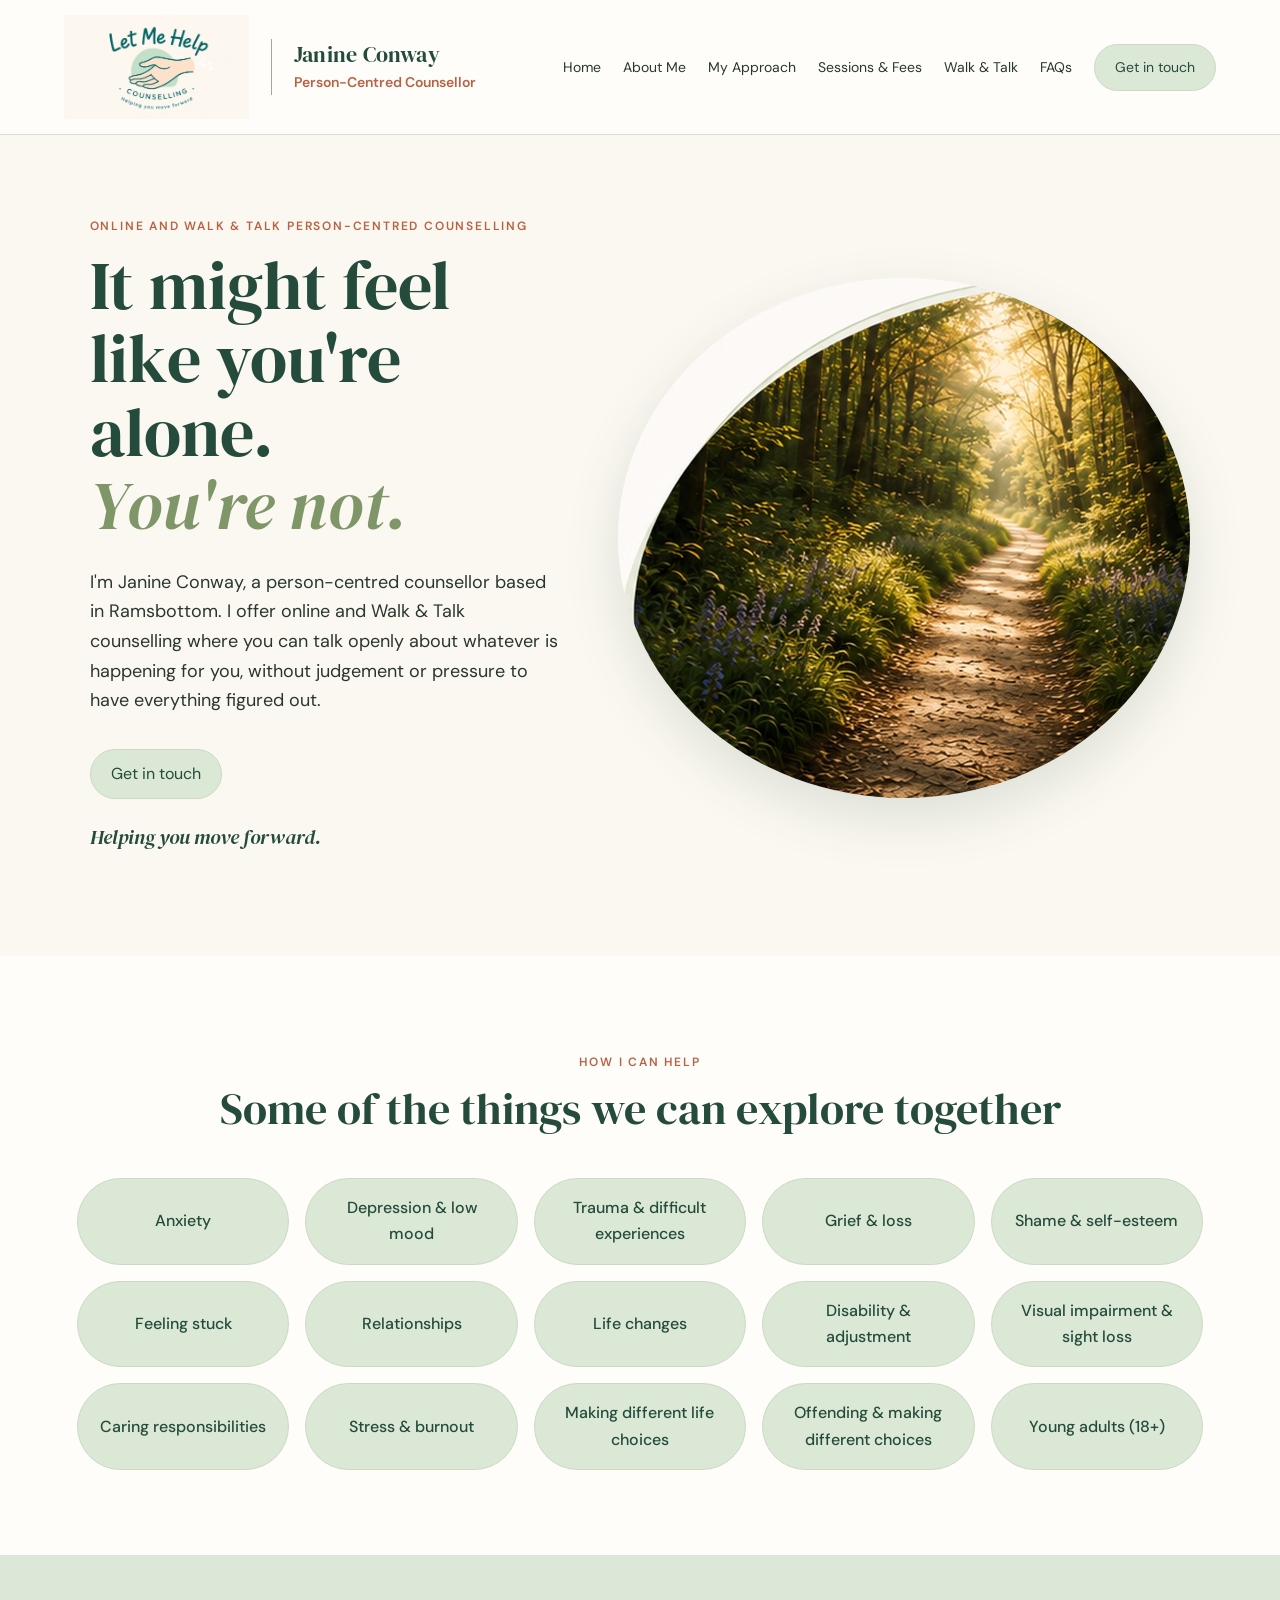
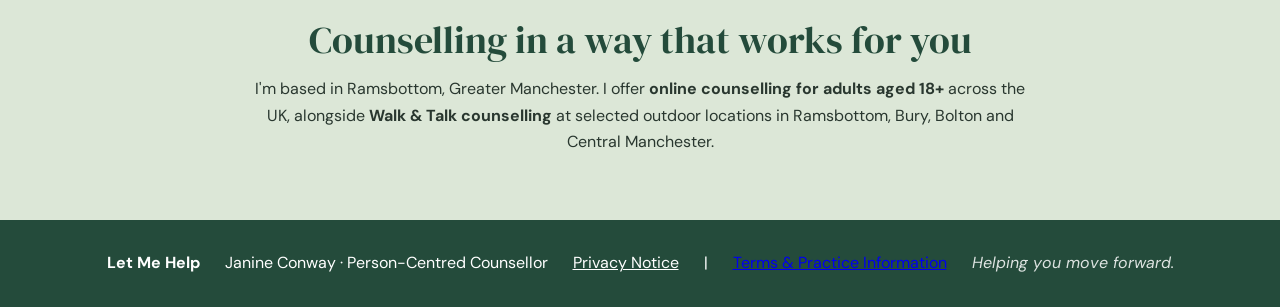
==== index.html @ 7234843d "Update index.html" ====
<!doctype html><html lang="en-GB"><head>
<meta charset="utf-8"><meta name="viewport" content="width=device-width,initial-scale=1">
<title>Janine Conway | Person-Centred Counsellor in Ramsbottom</title>
<meta name="description" content="Person-centred counselling with Janine Conway, offering online counselling across the UK and Walk and Talk counselling in Ramsbottom, Bury, Bolton and Central Manchester.">
<link rel="stylesheet" href="style.css">
<style>
/* V18 homepage refinement only */
body.home-page header .brand img{width:185px;height:auto}
body.home-page header .identity strong{font-size:22px;letter-spacing:.01em}
body.home-page header .identity span{font-size:14px}

body.home-page .hero{position:relative;overflow:hidden}
body.home-page .hero-art{position:relative;isolation:isolate}
body.home-page .hero-art img{
  opacity:.68;
  filter:saturate(.72) contrast(.88) brightness(1.07);
  -webkit-mask-image:radial-gradient(ellipse at center,#000 48%,rgba(0,0,0,.78) 66%,rgba(0,0,0,.25) 84%,transparent 100%);
  mask-image:radial-gradient(ellipse at center,#000 48%,rgba(0,0,0,.78) 66%,rgba(0,0,0,.25) 84%,transparent 100%);
}
body.home-page .hero-art::after{
  content:"";
  position:absolute;
  inset:-2px;
  pointer-events:none;
  background:radial-gradient(ellipse at center,transparent 43%,rgba(247,244,235,.20) 63%,rgba(247,244,235,.76) 89%,rgba(247,244,235,1) 100%);
  z-index:2;
}
body.home-page .hero-copy .kicker{font-weight:700;letter-spacing:.045em}
body.home-page .hero-copy h1{font-size:clamp(48px,5.4vw,78px);line-height:1.02}
@media(max-width:760px){
  body.home-page header .brand img{width:155px}
  body.home-page header .identity strong{font-size:20px}
}
</style>


<style>
/* V19 homepage-only refinements */
body.home-page .hero-art{overflow:visible}
body.home-page .hero-art img{
  opacity:.38 !important;
  filter:saturate(.45) contrast(.72) brightness(1.16) blur(.25px) !important;
  -webkit-mask-image:radial-gradient(ellipse at center,#000 28%,rgba(0,0,0,.70) 50%,rgba(0,0,0,.22) 70%,transparent 88%) !important;
  mask-image:radial-gradient(ellipse at center,#000 28%,rgba(0,0,0,.70) 50%,rgba(0,0,0,.22) 70%,transparent 88%) !important;
}
body.home-page .hero-art::after{
  background:radial-gradient(ellipse at center,transparent 22%,rgba(247,244,235,.20) 45%,rgba(247,244,235,.72) 72%,rgba(247,244,235,1) 92%) !important;
}
.mobile-menu{display:none;}

@media (max-width:768px){
  body.home-page header{position:relative;}
  body.home-page .mobile-menu{
    display:block;
    background:#dfe8d6;
    color:#214f40;
    border:0;
    border-radius:999px;
    padding:10px 16px;
    font-size:16px;
    cursor:pointer;
  }
  body.home-page header nav{
    display:none;
    position:absolute;
    top:100%;
    left:0;
    right:0;
    z-index:1000;
    background:#faf8f2;
    padding:12px 20px 20px;
    flex-direction:column;
    align-items:stretch;
  }
  body.home-page header nav.open{display:flex;}
  body.home-page header nav a{
    display:block;
    padding:12px 8px;
  }
}  
</style>

<link rel="canonical" href="https://letmehelpcounselling.co.uk/">
<meta name="robots" content="index,follow">
</head>
<body class="home-page">
<header>
  <div class="brand">
    <img src="original-logo.png" alt="Let Me Help, Helping you move forward">
    <div class="identity"><strong>Janine Conway</strong><span>Person-Centred Counsellor</span></div>
  </div>
  <nav><a href="#home">Home</a><a href="about.html">About Me</a><a href="approach.html">My Approach</a><a href="sessions.html">Sessions & Fees</a><a href="walk-and-talk.html">Walk &amp; Talk</a><a href="faq.html">FAQs</a><a class="pill" href="contact.html">Get in touch</a></nav>
<button class="mobile-menu" aria-label="Open menu" onclick="document.querySelector('nav').classList.toggle('open')">☰ Menu</button>
</header>
<main id="home">
<section class="hero">
 <div class="copy">
  <p class="kicker">Online and Walk &amp; Talk person-centred counselling</p>
  <h1>It might feel like you're alone.<br><em>You're not.</em></h1>
  <p>I'm Janine Conway, a person-centred counsellor based in Ramsbottom. I offer online and Walk &amp; Talk counselling where you can talk openly about whatever is happening for you, without judgement or pressure to have everything figured out.</p>
  <a class="button" href="contact.html">Get in touch</a>
  <p class="tag">Helping you move forward.</p>
 </div>
 <div class="oval"><img src="journey-path.jpg" alt="A peaceful woodland path leading forward through the trees"></div>
</section>

<section class="help">
 <p class="kicker">How I can help</p><h2>Some of the things we can explore together</h2>
 <div class="topics">
  <div>Anxiety</div><div>Depression & low mood</div><div>Trauma & difficult experiences</div><div>Grief & loss</div><div>Shame & self-esteem</div><div>Feeling stuck</div>
  <div>Relationships</div><div>Life changes</div><div>Disability & adjustment</div><div>Visual impairment & sight loss</div><div>Caring responsibilities</div><div>Stress & burnout</div><div>Making different life choices</div><div>Offending &amp; making different choices</div><div>Young adults (18+)</div>
 </div>
</section>



<section class="online">
 <h2>Counselling in a way that works for you</h2>
 <p>I'm based in Ramsbottom, Greater Manchester. I offer <strong>online counselling for adults aged 18+</strong> across the UK, alongside <strong>Walk &amp; Talk counselling</strong> at selected outdoor locations in Ramsbottom, Bury, Bolton and Central Manchester.</p>
</section>
</main>
<footer><strong>Let Me Help</strong><span>Janine Conway · Person-Centred Counsellor</span><a href="privacy.html" style="color:white">Privacy Notice</a> <span aria-hidden="true">|</span> <a href="terms.html">Terms &amp; Practice Information</a><em>Helping you move forward.</em></footer>
</body></html>
---- style.css ----
@import url('https://fonts.googleapis.com/css2?family=DM+Sans:wght@400;500;600&family=DM+Serif+Display:ital@0;1&display=swap');
:root{--forest:#244b3b;--sage:#dce7d7;--cream:#fbf8f1;--paper:#fffdfa;--terra:#b86243;--line:#d9dfd6;--ink:#29372f}
*{box-sizing:border-box}body{margin:0;background:var(--cream);color:var(--ink);font-family:'DM Sans',sans-serif;line-height:1.65}header{display:flex;align-items:center;justify-content:space-between;padding:15px 5vw;border-bottom:1px solid var(--line);background:var(--paper)}.brand{display:flex;align-items:center;gap:22px}.brand img{width:190px;height:110px;object-fit:contain}.identity{border-left:1px solid #9aaa9d;padding-left:22px}.identity strong{display:block;font:400 34px 'DM Serif Display';color:var(--forest)}.identity span{color:var(--terra);font-weight:600}nav{display:flex;gap:22px;align-items:center}nav a{text-decoration:none;color:var(--ink);font-size:14px}.pill,.button{background:var(--forest);color:#fff!important;padding:11px 20px;border-radius:999px;text-decoration:none}.hero{display:grid;grid-template-columns:.9fr 1.1fr;gap:60px;align-items:center;padding:70px 7vw 85px;min-height:650px}.copy{max-width:600px}.kicker{text-transform:uppercase;letter-spacing:.15em;font-size:12px;font-weight:600;color:var(--terra)}h1,h2{font-family:'DM Serif Display';font-weight:400;color:var(--forest);line-height:1.08}h1{font-size:68px;margin:12px 0 25px}h1 em{color:#7f9668;font-style:italic}.copy>p:not(.kicker):not(.tag){font-size:18px}.button{display:inline-block;margin-top:15px}.tag{font:italic 20px 'DM Serif Display';color:var(--forest);margin-top:24px}.oval{height:520px;border-radius:50%;overflow:hidden;box-shadow:0 20px 55px rgba(36,75,59,.14)}.oval img{width:100%;height:100%;object-fit:cover}.help{text-align:center;padding:85px 6vw;background:var(--paper)}.help h2{font-size:44px;margin:6px 0 45px}.topics{max-width:1180px;margin:auto;display:grid;grid-template-columns:repeat(5,1fr);border-top:1px solid var(--line);border-left:1px solid var(--line)}.topics div{padding:28px 16px;border-right:1px solid var(--line);border-bottom:1px solid var(--line);font-weight:500}.links{padding:70px 6vw;display:grid;grid-template-columns:repeat(5,1fr);gap:16px}.links a{display:flex;flex-direction:column;text-decoration:none;color:var(--ink);background:var(--paper);border:1px solid var(--line);border-radius:18px;padding:25px;min-height:230px}.links b{font:400 27px 'DM Serif Display';color:var(--forest);margin-bottom:12px}.links span{font-size:14px}.links i{font-style:normal;color:var(--forest);font-weight:600;margin-top:auto}.online{text-align:center;background:var(--sage);padding:65px 20px}.online h2{font-size:38px;margin:0 0 15px}.online p{max-width:780px;margin:auto}footer{background:var(--forest);color:white;padding:30px 6vw;display:flex;gap:25px;justify-content:center;flex-wrap:wrap}footer em{opacity:.85}
@media(max-width:1000px){nav a:not(.pill){display:none}.hero{grid-template-columns:1fr}.oval{height:430px}.topics{grid-template-columns:repeat(2,1fr)}.links{grid-template-columns:repeat(2,1fr)}}
@media(max-width:620px){header{padding:10px 18px}.brand img{width:125px;height:80px}.identity{padding-left:12px}.identity strong{font-size:22px}.identity span{font-size:11px}nav .pill{display:none}.hero{padding:50px 24px;gap:35px}h1{font-size:48px}.oval{height:320px}.topics,.links{grid-template-columns:1fr}.help,.links{padding:60px 24px}}


/* Requested button update: light green, oval/pill-shaped */
.button,
.primary,
.secondary,
.nav-button,
.pill,
a.button,
a.primary,
a.secondary,
a.nav-button,
a.pill,
button,
input[type="submit"] {
  background: #dce8d6 !important;
  color: #244b3b !important;
  border: 1px solid #cbd9c5 !important;
  border-radius: 999px !important;
  box-shadow: none !important;
}
.button:hover,
.primary:hover,
.secondary:hover,
.nav-button:hover,
.pill:hover,
a.button:hover,
a.primary:hover,
a.secondary:hover,
a.nav-button:hover,
a.pill:hover,
button:hover,
input[type="submit"]:hover {
  background: #cfdcc8 !important;
  color: #244b3b !important;
}

/* V5: How I Can Help topic buttons */
.topics {
  border: 0 !important;
  gap: 16px !important;
}
.topics div {
  background: #dce8d6 !important;
  color: #244b3b !important;
  border: 1px solid #cbd9c5 !important;
  border-radius: 999px !important;
  min-height: 64px !important;
  padding: 16px 22px !important;
  display: flex !important;
  align-items: center !important;
  justify-content: center !important;
  text-align: center !important;
}

/* V16: six homepage information cards */
.links{grid-template-columns:repeat(3,1fr)}
@media(max-width:1000px){.links{grid-template-columns:repeat(2,1fr)}}
@media(max-width:620px){.links{grid-template-columns:1fr}}
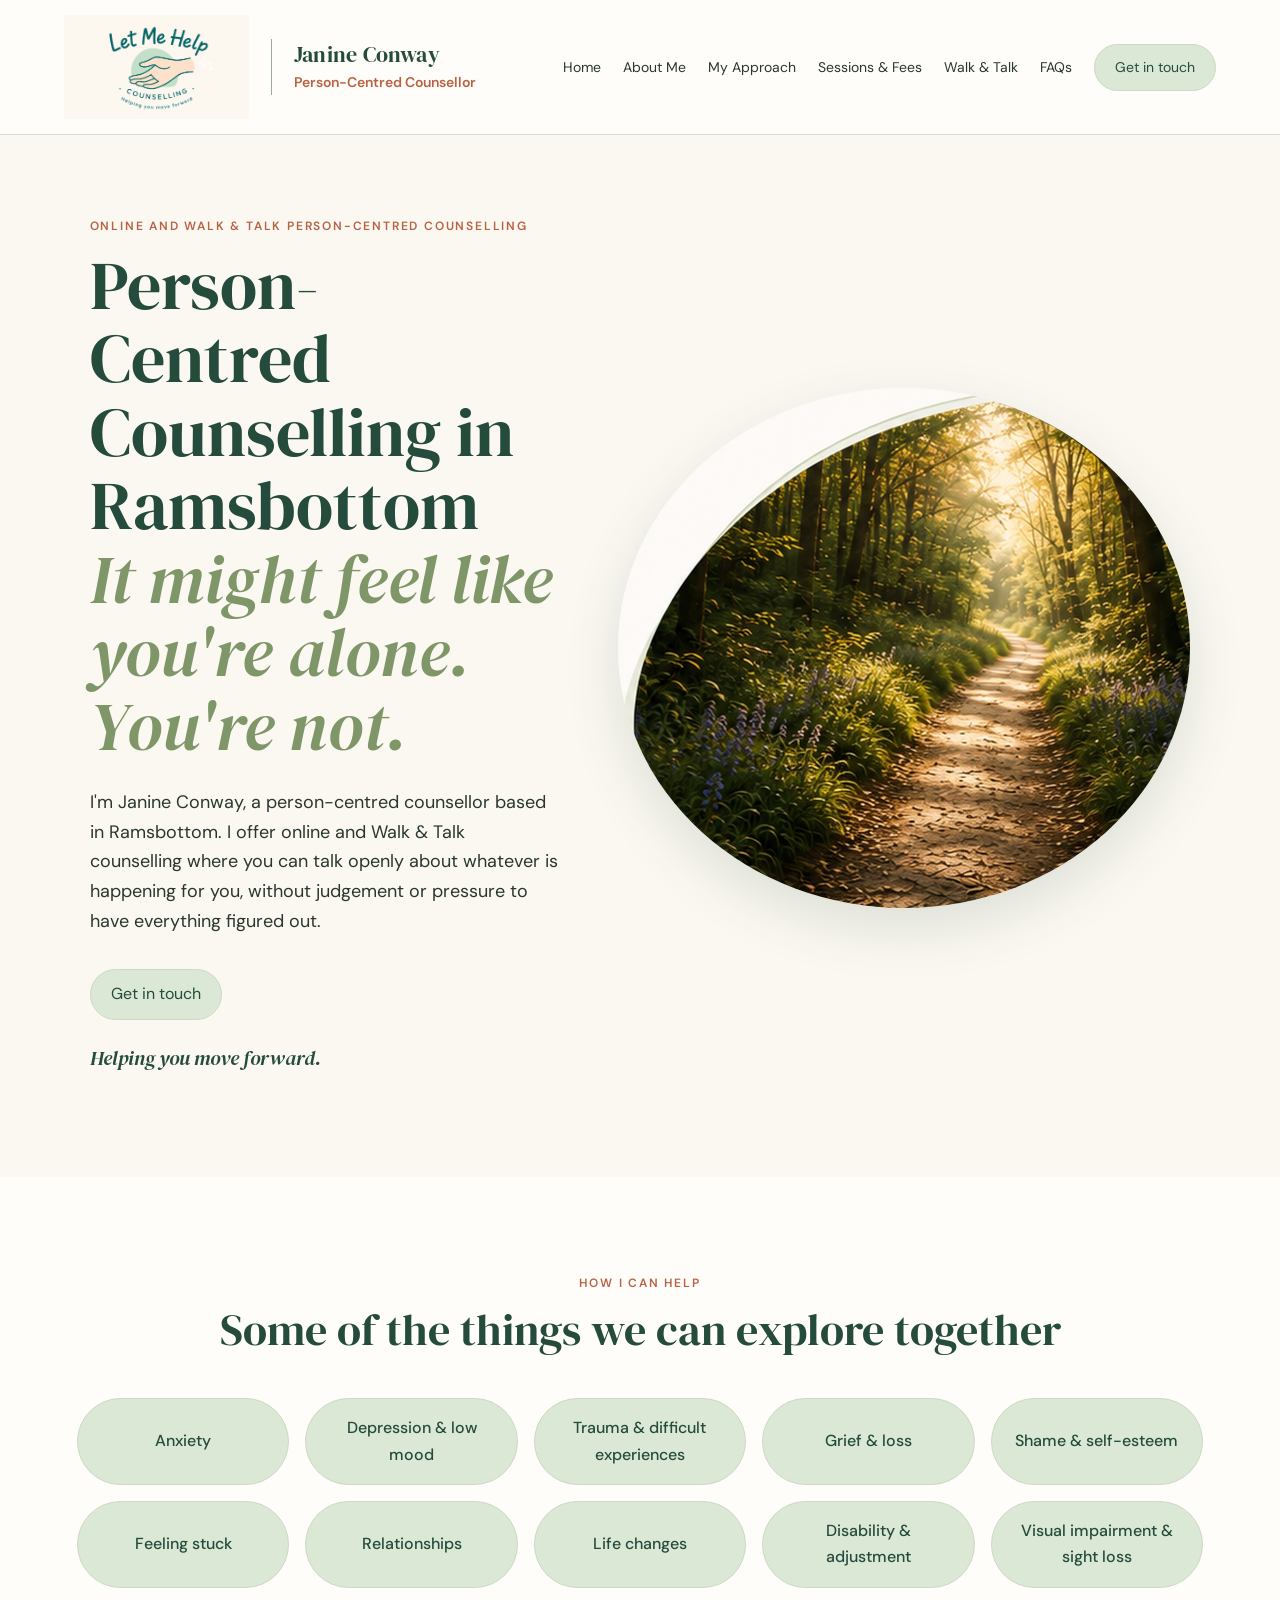
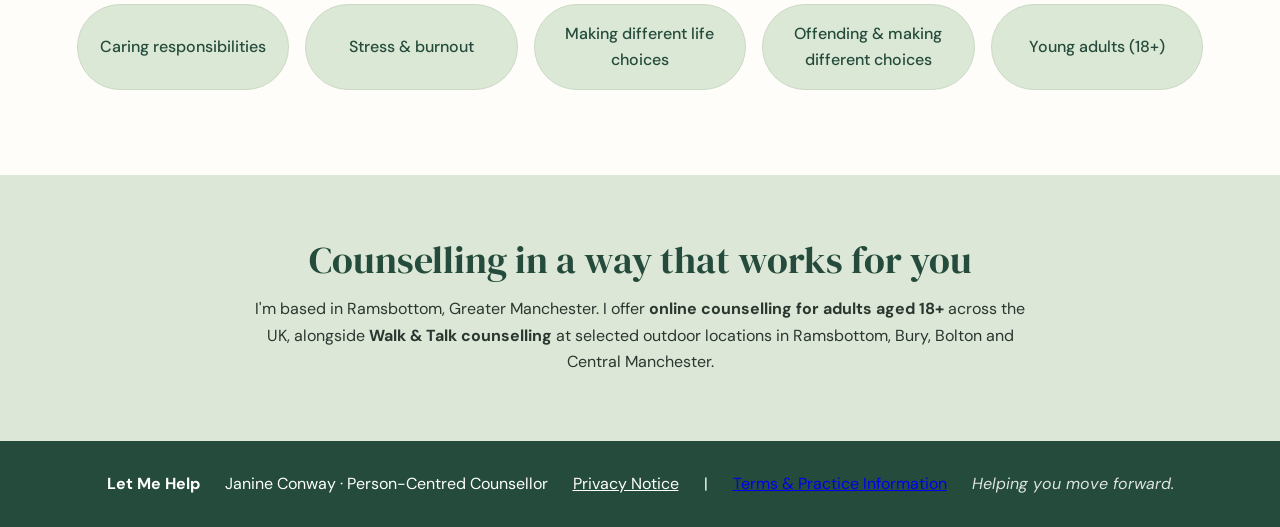
==== commit 81dfd794: "Update index.html" ====
--- a/index.html
+++ b/index.html
@@ -96,7 +96,7 @@
 <section class="hero">
  <div class="copy">
   <p class="kicker">Online and Walk &amp; Talk person-centred counselling</p>
-  <h1>It might feel like you're alone.<br><em>You're not.</em></h1>
+  <h1>Person-Centred Counselling in Ramsbottom<br><em>It might feel like you're alone. You're not.</em></h1>
   <p>I'm Janine Conway, a person-centred counsellor based in Ramsbottom. I offer online and Walk &amp; Talk counselling where you can talk openly about whatever is happening for you, without judgement or pressure to have everything figured out.</p>
   <a class="button" href="contact.html">Get in touch</a>
   <p class="tag">Helping you move forward.</p>
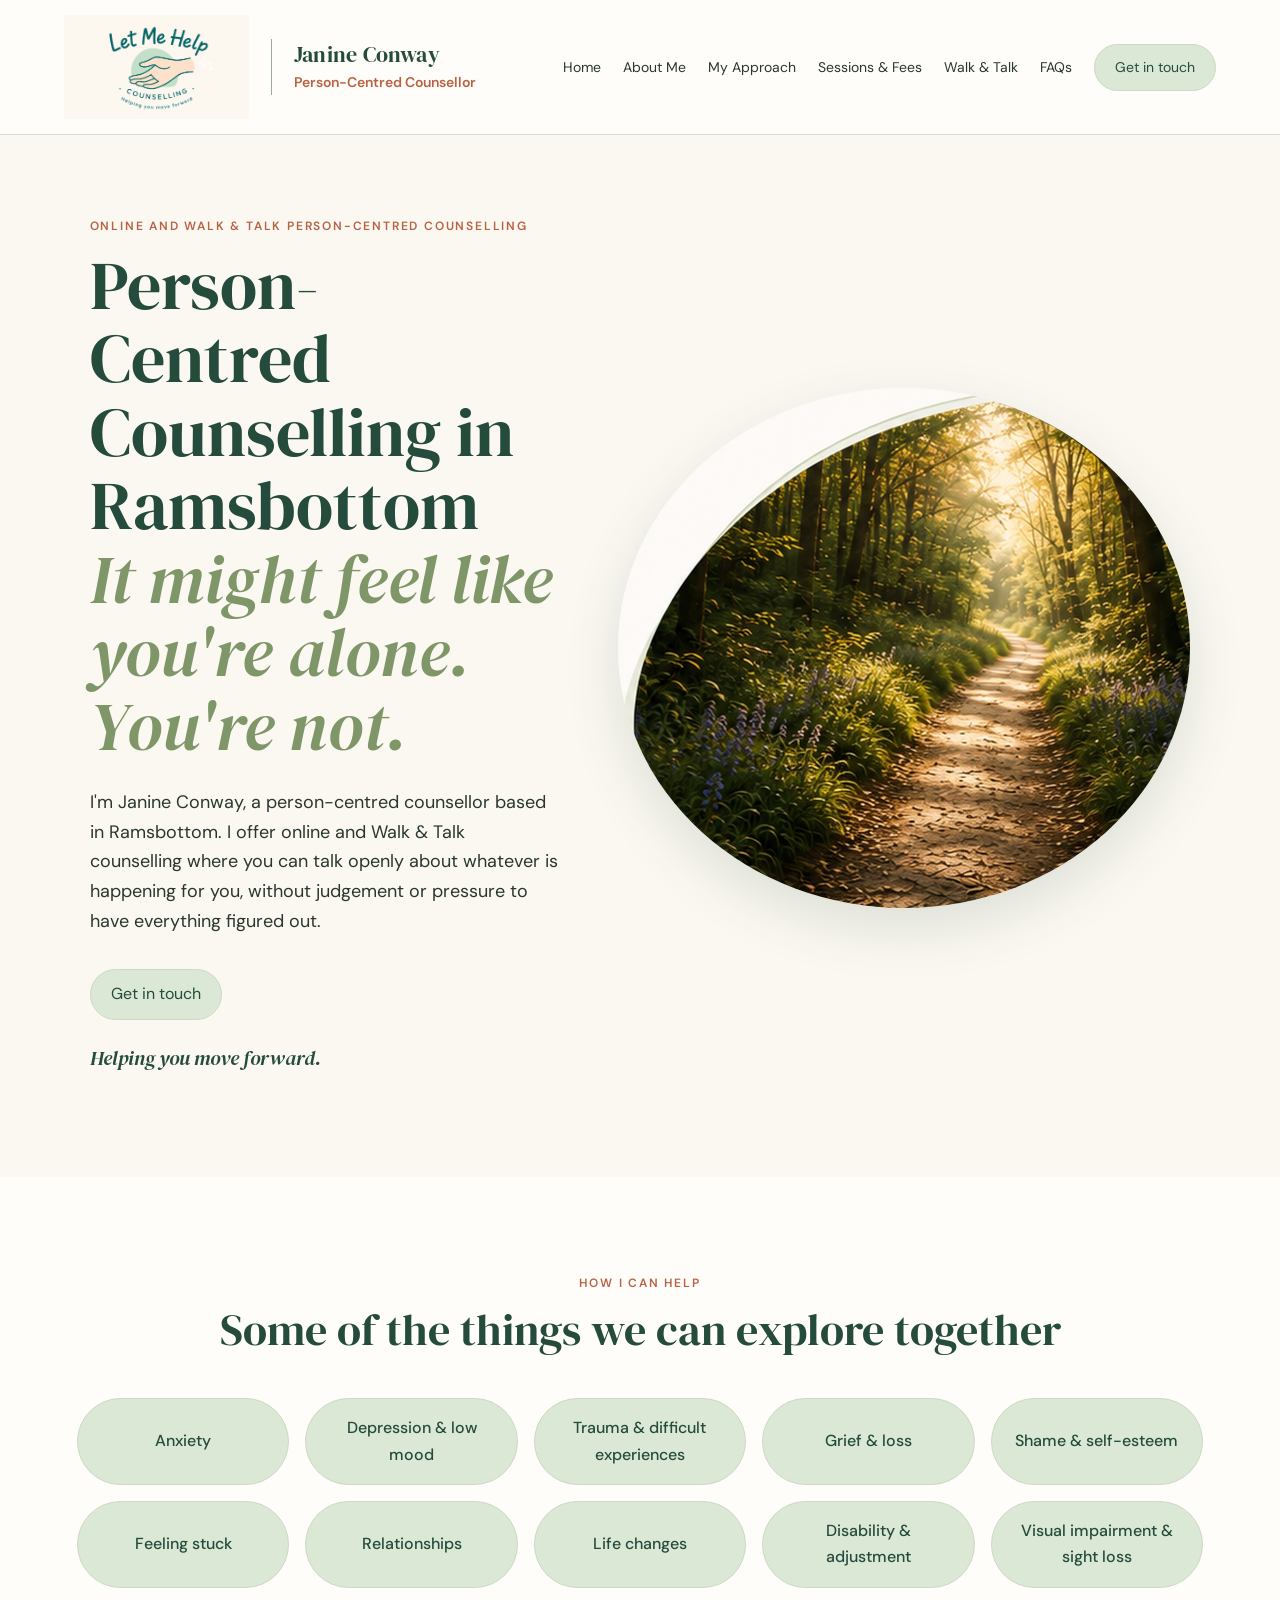
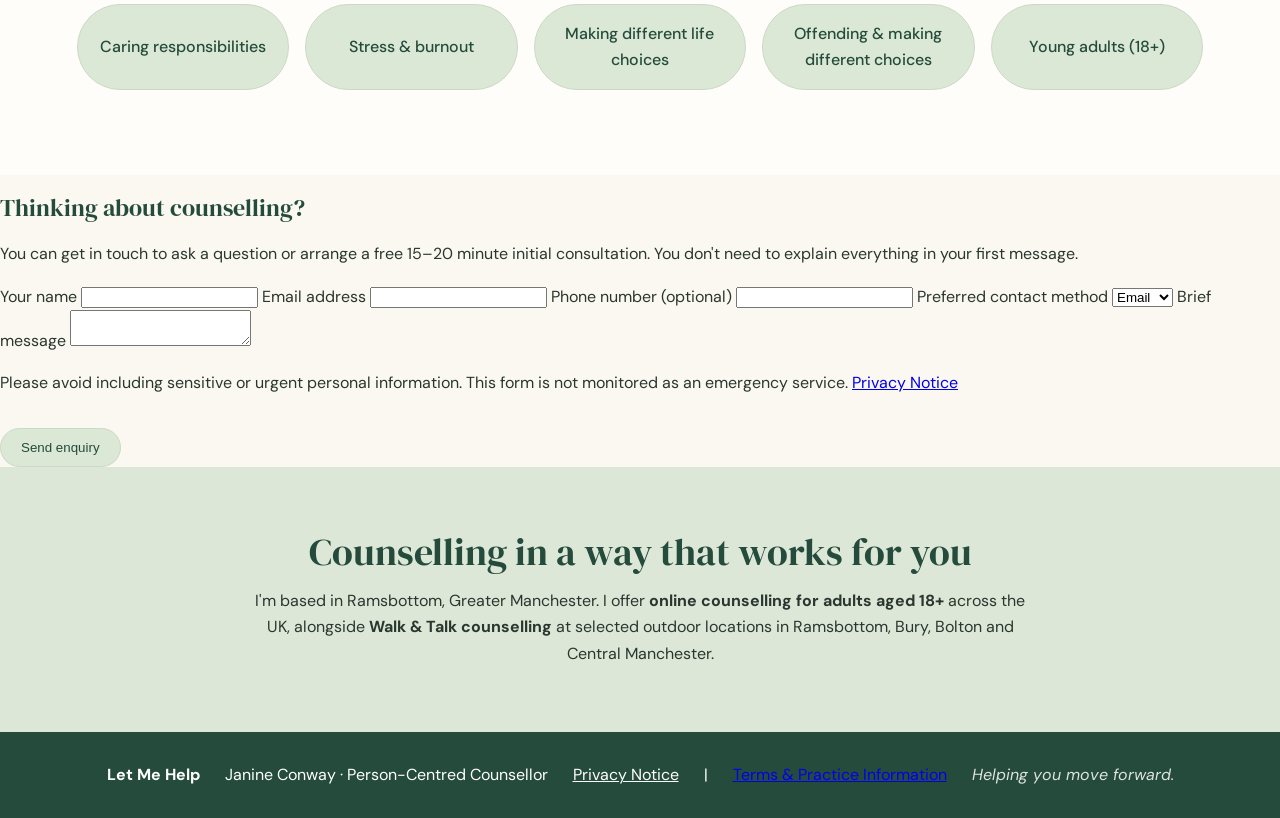
==== commit 1314b4cd: "Update index.html" ====
--- a/index.html
+++ b/index.html
@@ -111,7 +111,46 @@
   <div>Relationships</div><div>Life changes</div><div>Disability & adjustment</div><div>Visual impairment & sight loss</div><div>Caring responsibilities</div><div>Stress & burnout</div><div>Making different life choices</div><div>Offending &amp; making different choices</div><div>Young adults (18+)</div>
  </div>
 </section>
+<section class="home-contact">
+  <h2>Thinking about counselling?</h2>
+  <p>You can get in touch to ask a question or arrange
+  a free 15–20 minute initial consultation.
+  You don't need to explain everything in your first message.</p>
 
+  <form class="contact-form"
+        action="https://formspree.io/f/meaqjvbw"
+        method="POST">
+
+    <label for="home-name">Your name</label>
+    <input id="home-name" name="name" type="text" required>
+
+    <label for="home-email">Email address</label>
+    <input id="home-email" name="email" type="email" required>
+
+    <label for="home-phone">Phone number (optional)</label>
+    <input id="home-phone" name="phone" type="tel">
+
+    <label for="home-preference">Preferred contact method</label>
+    <select id="home-preference" name="contact_preference">
+      <option value="Email">Email</option>
+      <option value="Phone">Phone</option>
+    </select>
+
+    <label for="home-message">Brief message</label>
+    <textarea id="home-message" name="message" required></textarea>
+
+    <p class="small-note">
+      Please avoid including sensitive or urgent personal information.
+      This form is not monitored as an emergency service.
+      <a href="privacy.html">Privacy Notice</a>
+    </p>
+
+    <input type="hidden" name="_subject"
+           value="New Let Me Help Counselling Enquiry">
+
+    <button class="button" type="submit">Send enquiry</button>
+  </form>
+</section>
 
 
 <section class="online">
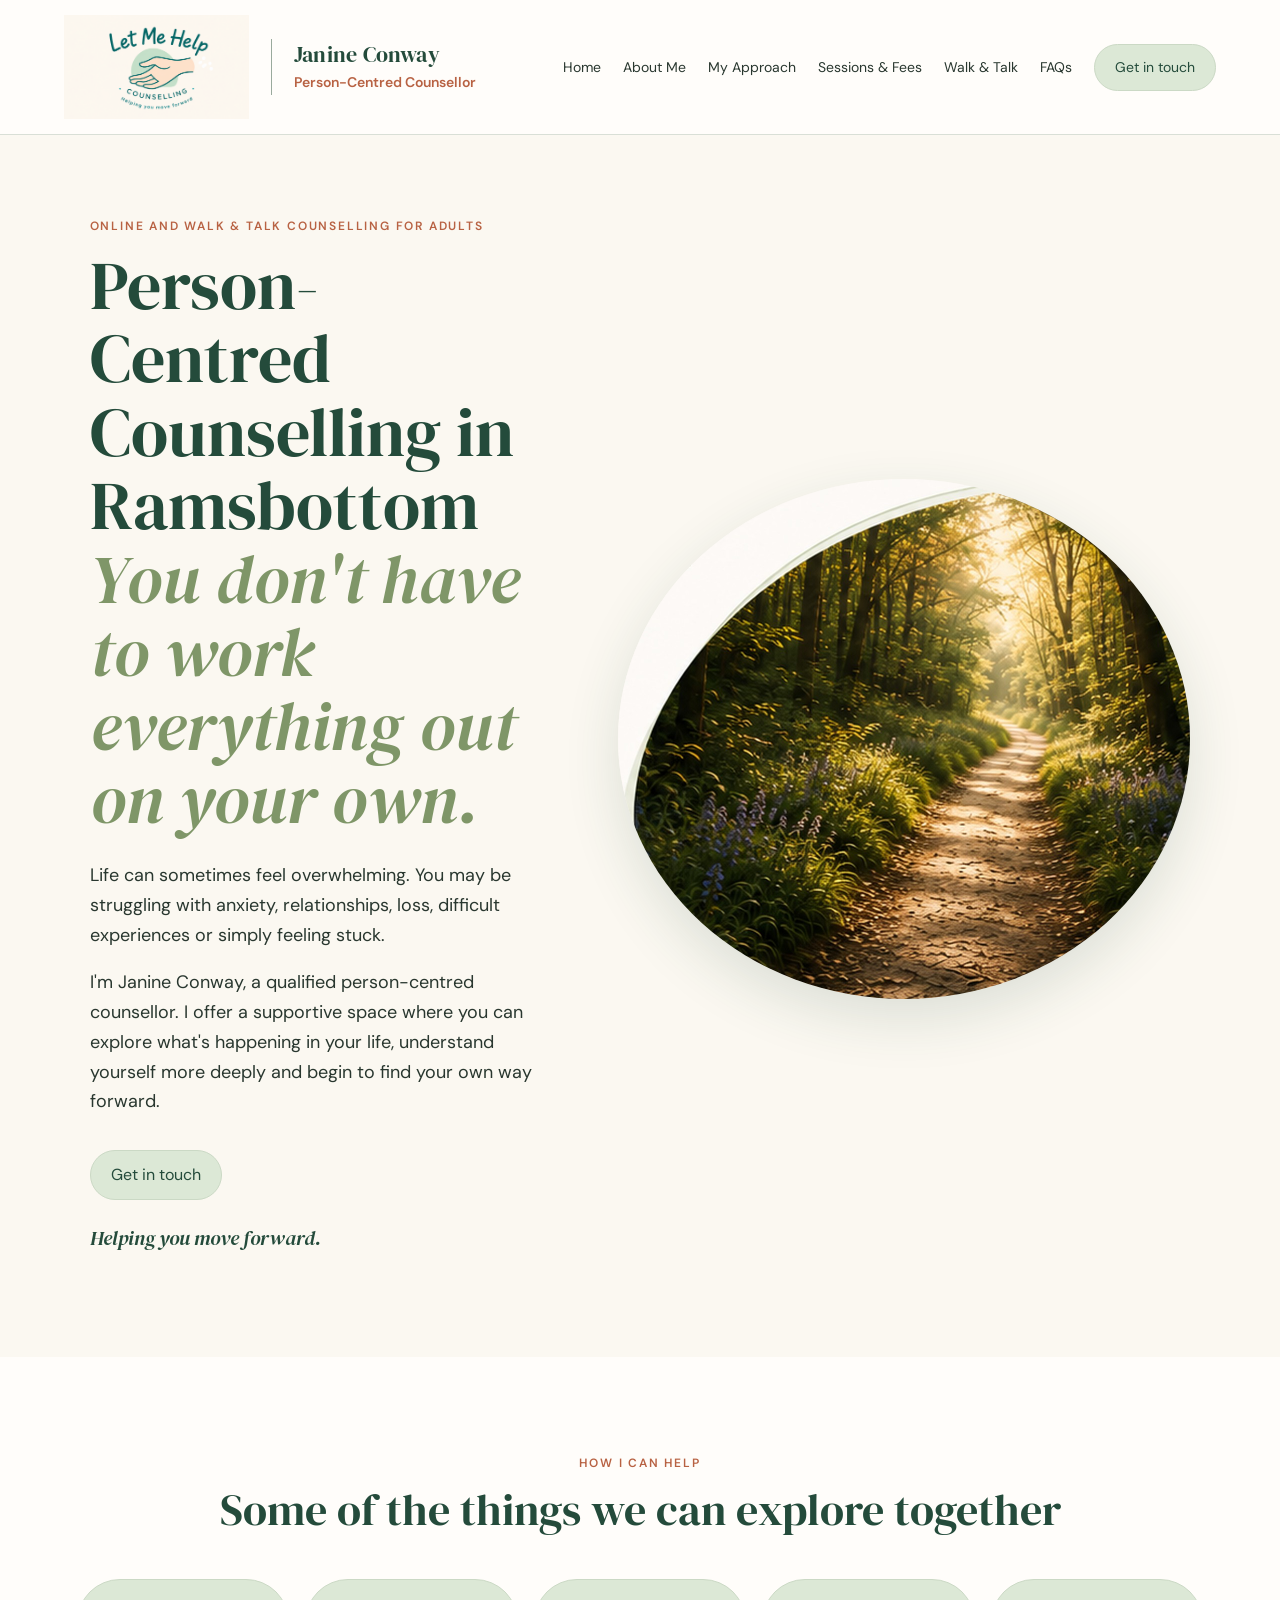
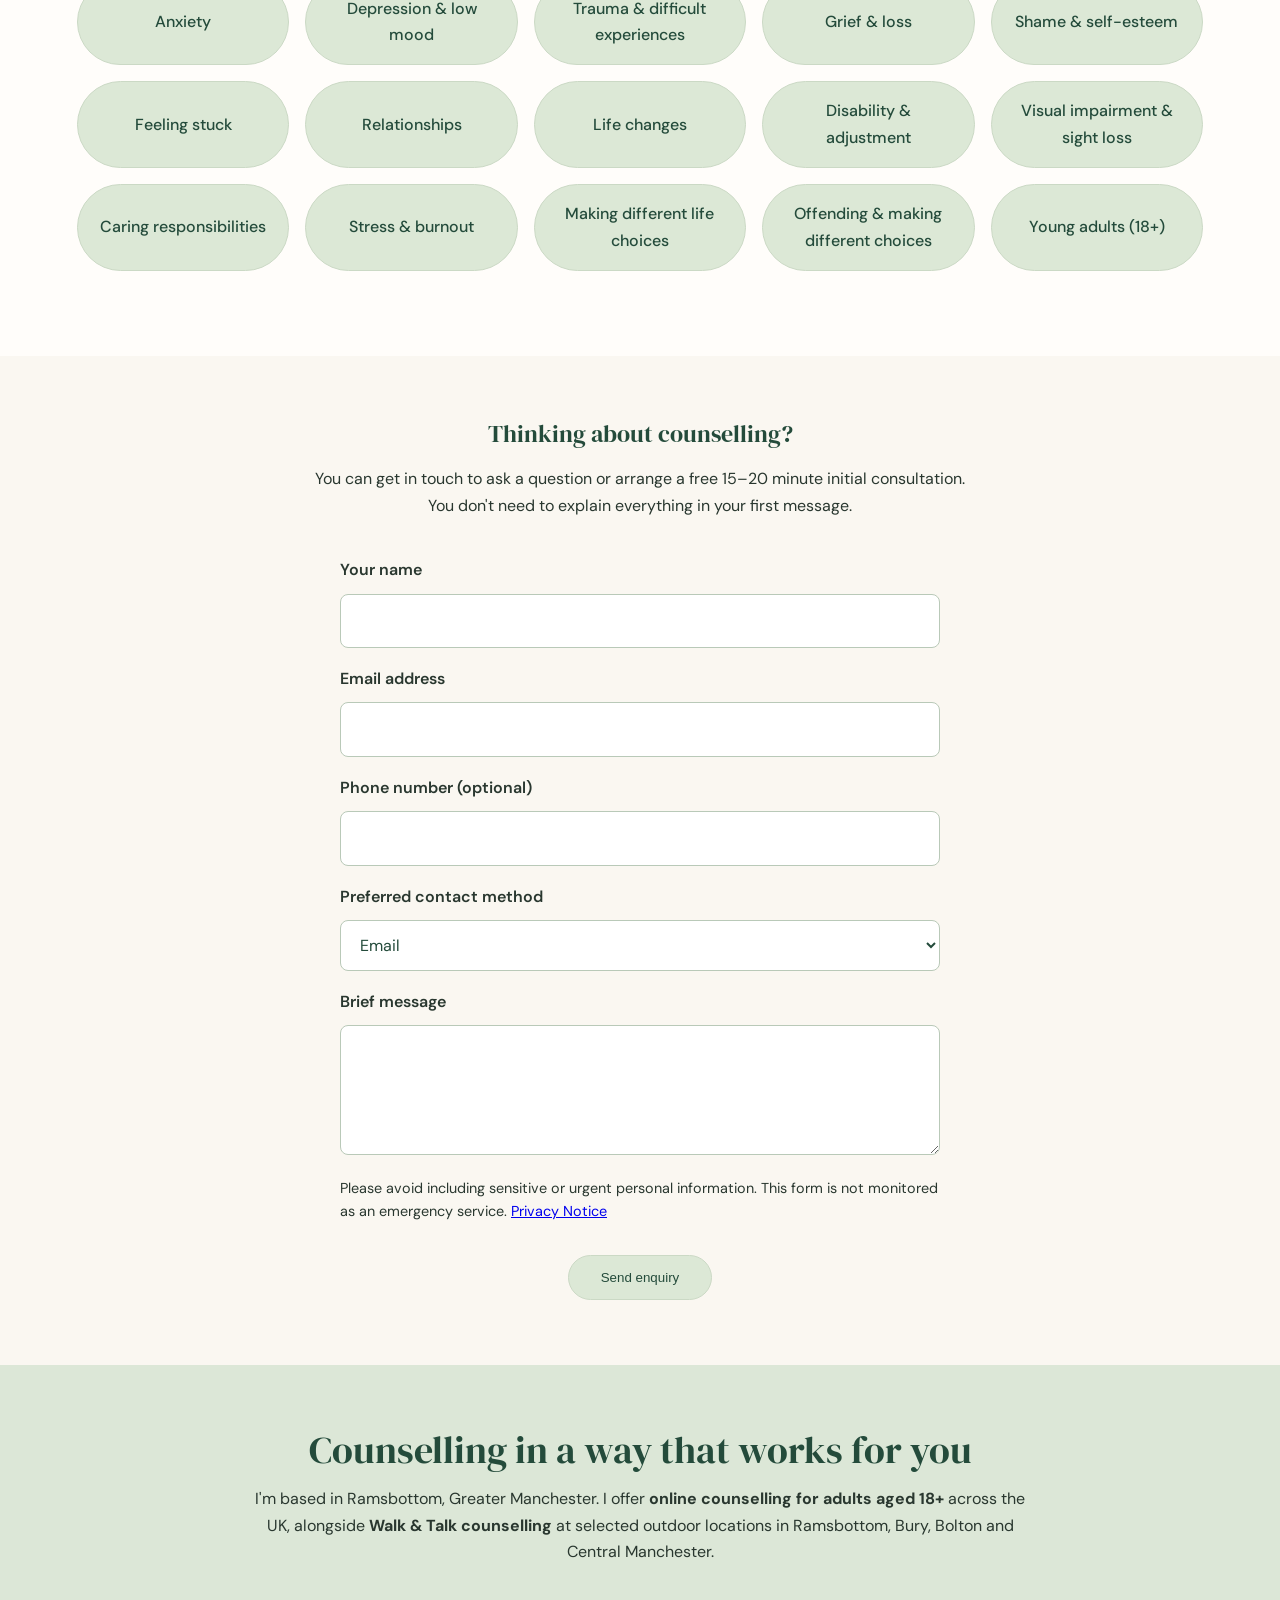
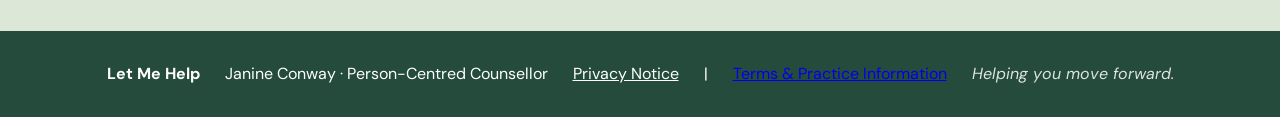
==== commit 5e1be2f4: "Update index.html" ====
--- a/index.html
+++ b/index.html
@@ -95,9 +95,13 @@
 <main id="home">
 <section class="hero">
  <div class="copy">
-  <p class="kicker">Online and Walk &amp; Talk person-centred counselling</p>
-  <h1>Person-Centred Counselling in Ramsbottom<br><em>It might feel like you're alone. You're not.</em></h1>
-  <p>I'm Janine Conway, a person-centred counsellor based in Ramsbottom. I offer online and Walk &amp; Talk counselling where you can talk openly about whatever is happening for you, without judgement or pressure to have everything figured out.</p>
+  <p class="kicker">Online and Walk &amp; Talk counselling for adults</p>
+
+<h1>Person-Centred Counselling in Ramsbottom<br><em>You don't have to work everything out on your own.</em></h1>
+
+<p>Life can sometimes feel overwhelming. You may be struggling with anxiety, relationships, loss, difficult experiences or simply feeling stuck.</p>
+
+<p>I'm Janine Conway, a qualified person-centred counsellor. I offer a supportive space where you can explore what's happening in your life, understand yourself more deeply and begin to find your own way forward.</p>
   <a class="button" href="contact.html">Get in touch</a>
   <p class="tag">Helping you move forward.</p>
  </div>
--- a/style.css
+++ b/style.css
@@ -62,3 +62,86 @@
 .links{grid-template-columns:repeat(3,1fr)}
 @media(max-width:1000px){.links{grid-template-columns:repeat(2,1fr)}}
 @media(max-width:620px){.links{grid-template-columns:1fr}}
+/* Homepage contact form */
+.home-contact {
+  background: #faf7f1;
+  padding: 65px 24px;
+  text-align: center;
+}
+
+.home-contact h2 {
+  color: #244b3b;
+  margin: 0 0 18px;
+}
+
+.home-contact > p {
+  max-width: 650px;
+  margin: 0 auto 30px;
+  line-height: 1.7;
+}
+
+.home-contact .contact-form {
+  max-width: 600px;
+  margin: 0 auto;
+  display: flex;
+  flex-direction: column;
+  gap: 10px;
+  text-align: left;
+}
+
+.home-contact label {
+  font-weight: 600;
+  margin-top: 8px;
+}
+
+.home-contact input:not([type="hidden"]),
+.home-contact select,
+.home-contact textarea {
+  width: 100%;
+  box-sizing: border-box;
+  padding: 13px 15px;
+  border: 1px solid #b9c9b8;
+  border-radius: 8px;
+  background: #fff;
+  color: #244b3b;
+  font: inherit;
+}
+
+.home-contact textarea {
+  min-height: 130px;
+  resize: vertical;
+}
+
+.home-contact input:focus,
+.home-contact select:focus,
+.home-contact textarea:focus {
+  outline: 2px solid #507b68;
+  outline-offset: 2px;
+}
+
+.home-contact .small-note {
+  font-size: 0.9rem;
+  line-height: 1.6;
+  margin: 12px 0;
+}
+
+.home-contact button {
+  align-self: center;
+  margin-top: 10px;
+  padding: 14px 32px;
+  cursor: pointer;
+}
+
+@media (max-width: 600px) {
+  .home-contact {
+    padding: 40px 18px;
+  }
+
+  .home-contact .contact-form {
+    width: 100%;
+  }
+
+  .home-contact button {
+    width: 100%;
+  }
+}
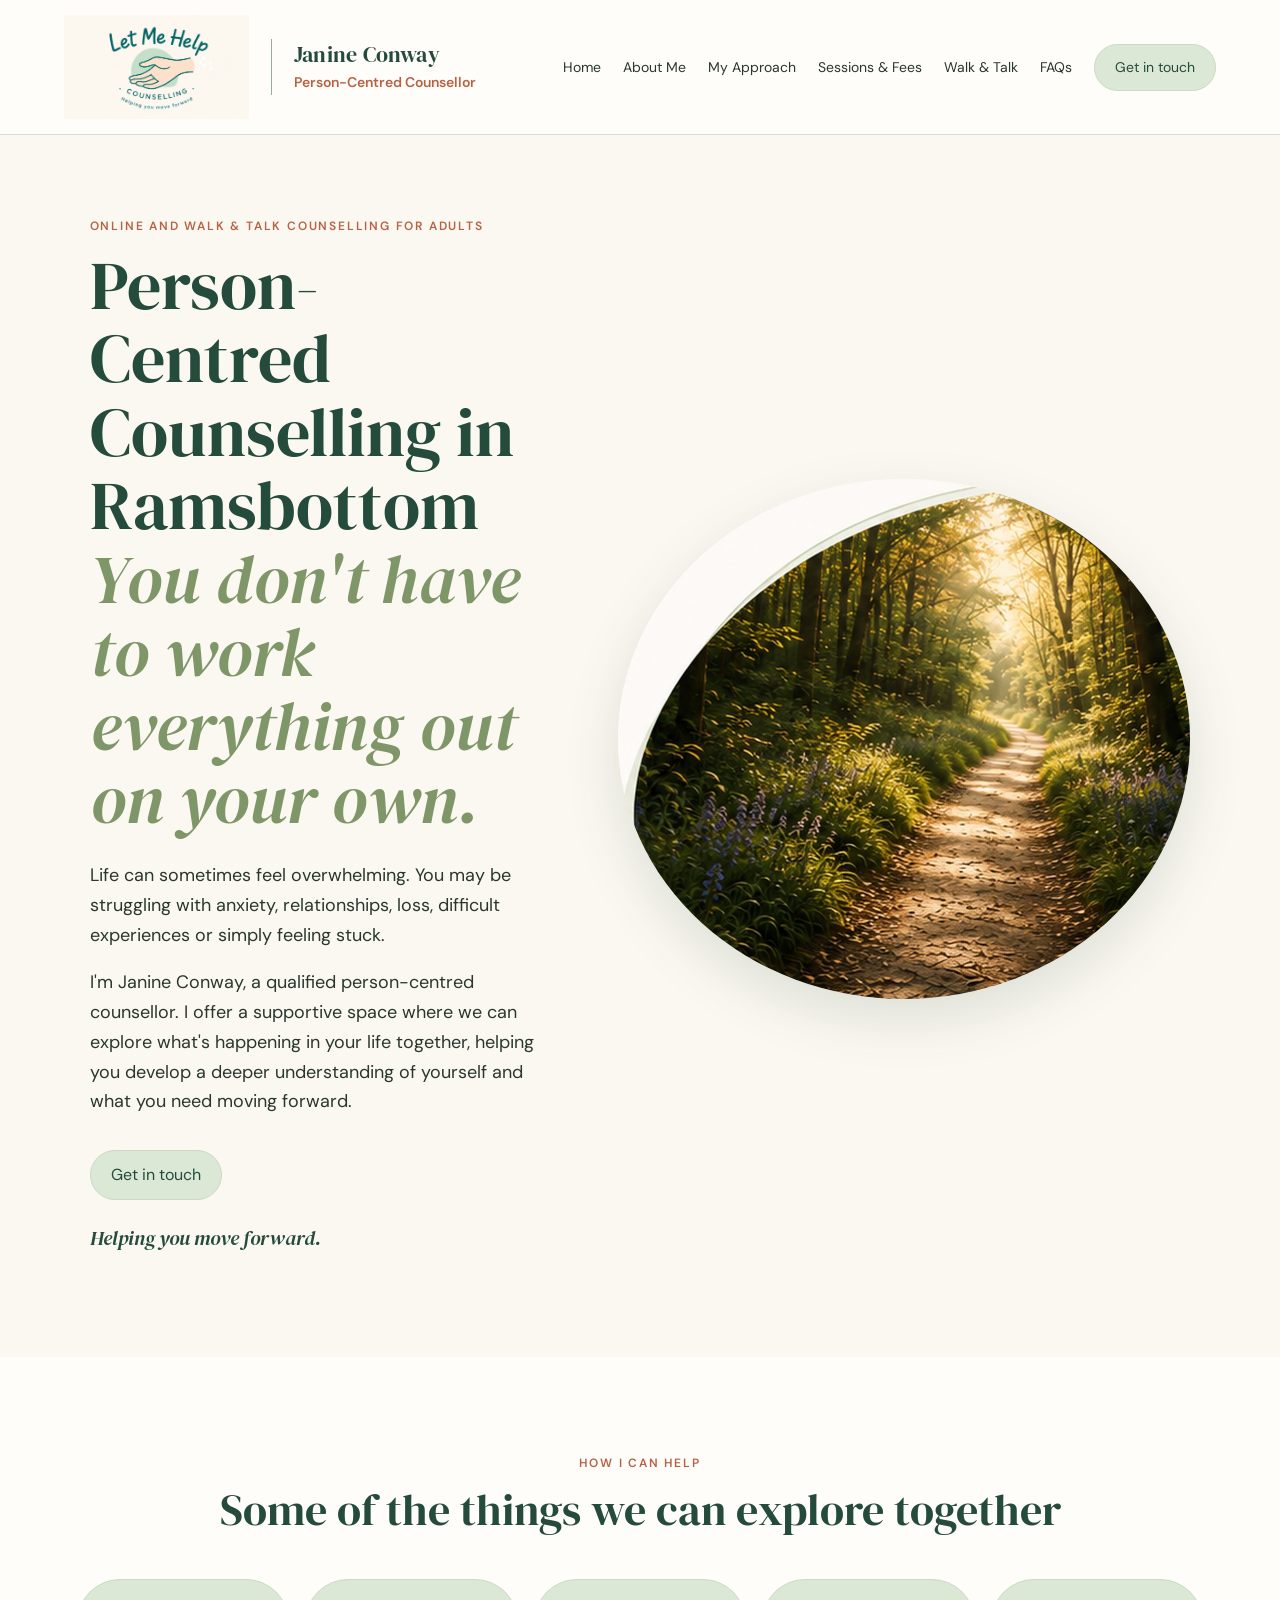
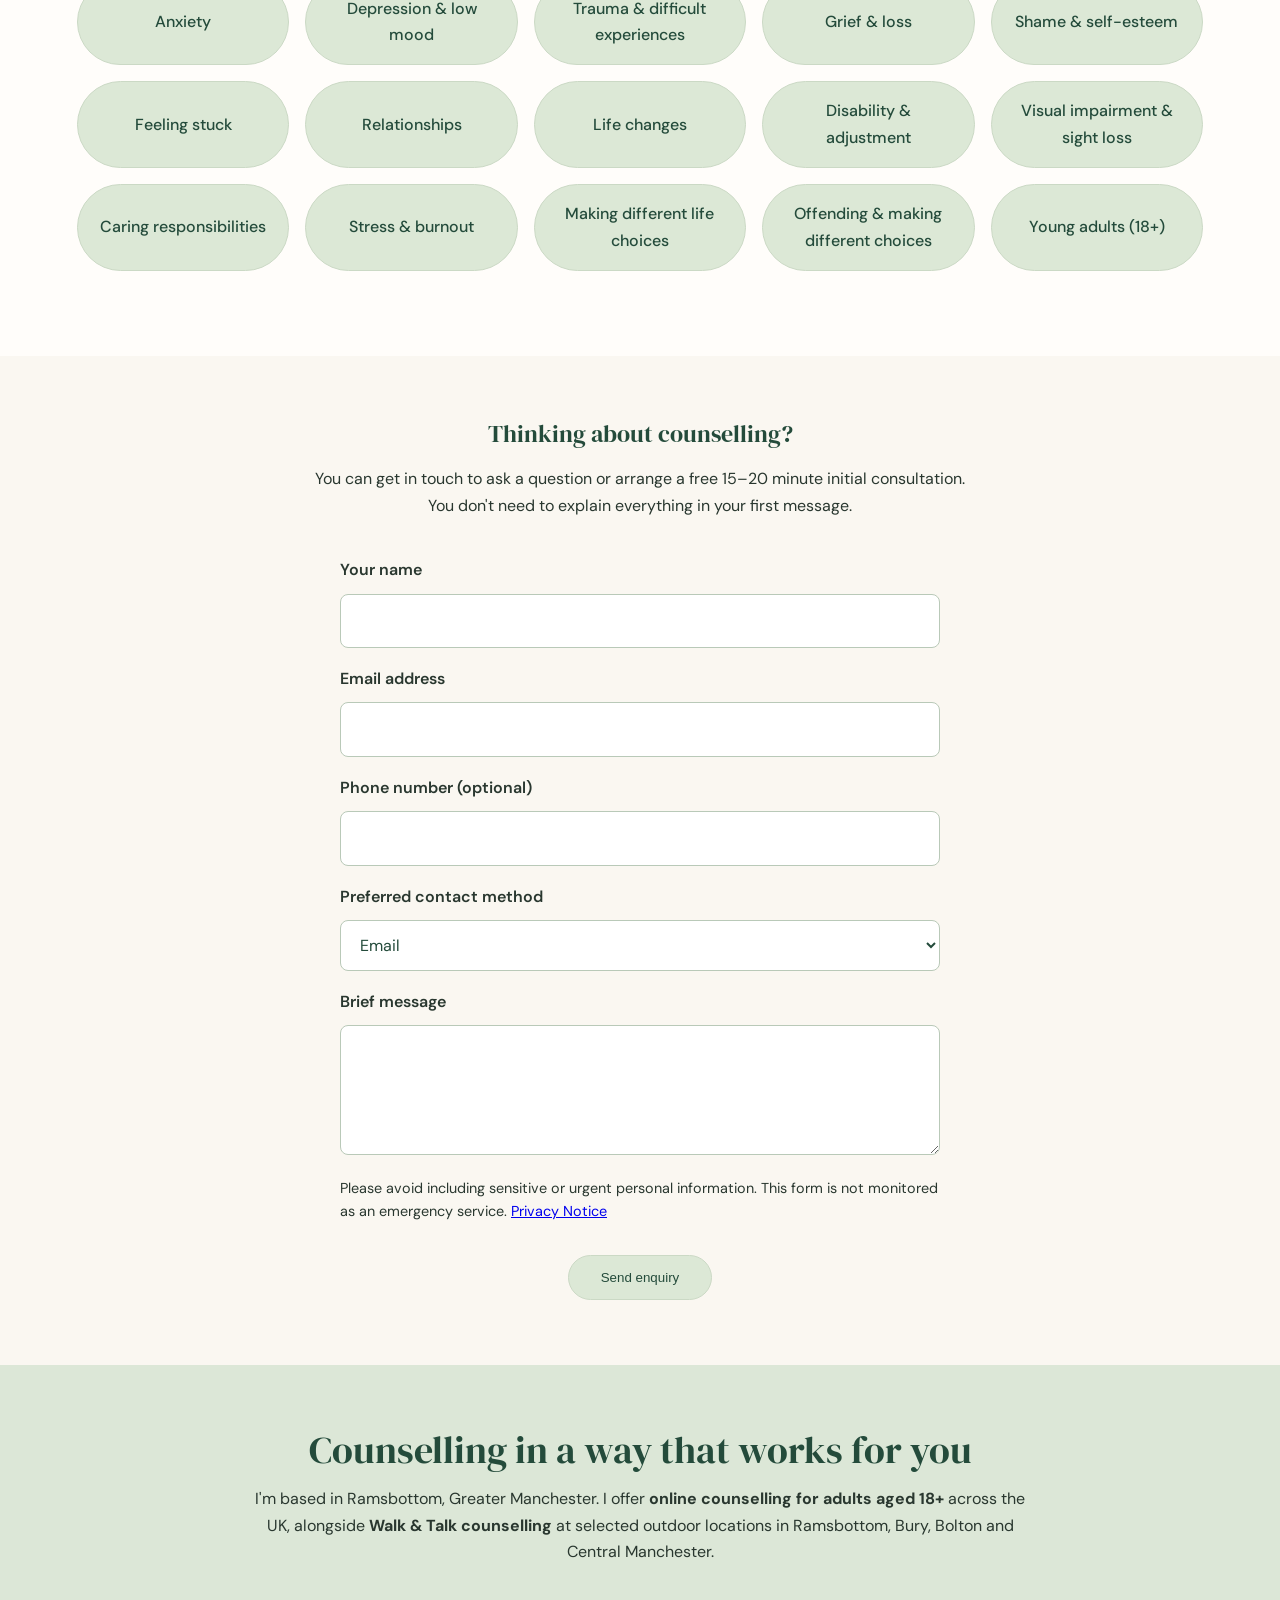
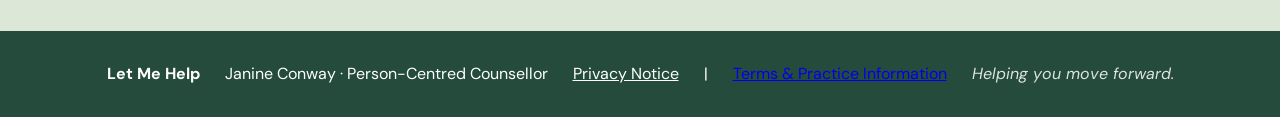
==== commit f3735b3c: "Update index.html" ====
--- a/index.html
+++ b/index.html
@@ -101,7 +101,7 @@
 
 <p>Life can sometimes feel overwhelming. You may be struggling with anxiety, relationships, loss, difficult experiences or simply feeling stuck.</p>
 
-<p>I'm Janine Conway, a qualified person-centred counsellor. I offer a supportive space where you can explore what's happening in your life, understand yourself more deeply and begin to find your own way forward.</p>
+<p>I'm Janine Conway, a qualified person-centred counsellor. I offer a supportive space where we can explore what's happening in your life together, helping you develop a deeper understanding of yourself and what you need moving forward.</p>
   <a class="button" href="contact.html">Get in touch</a>
   <p class="tag">Helping you move forward.</p>
  </div>
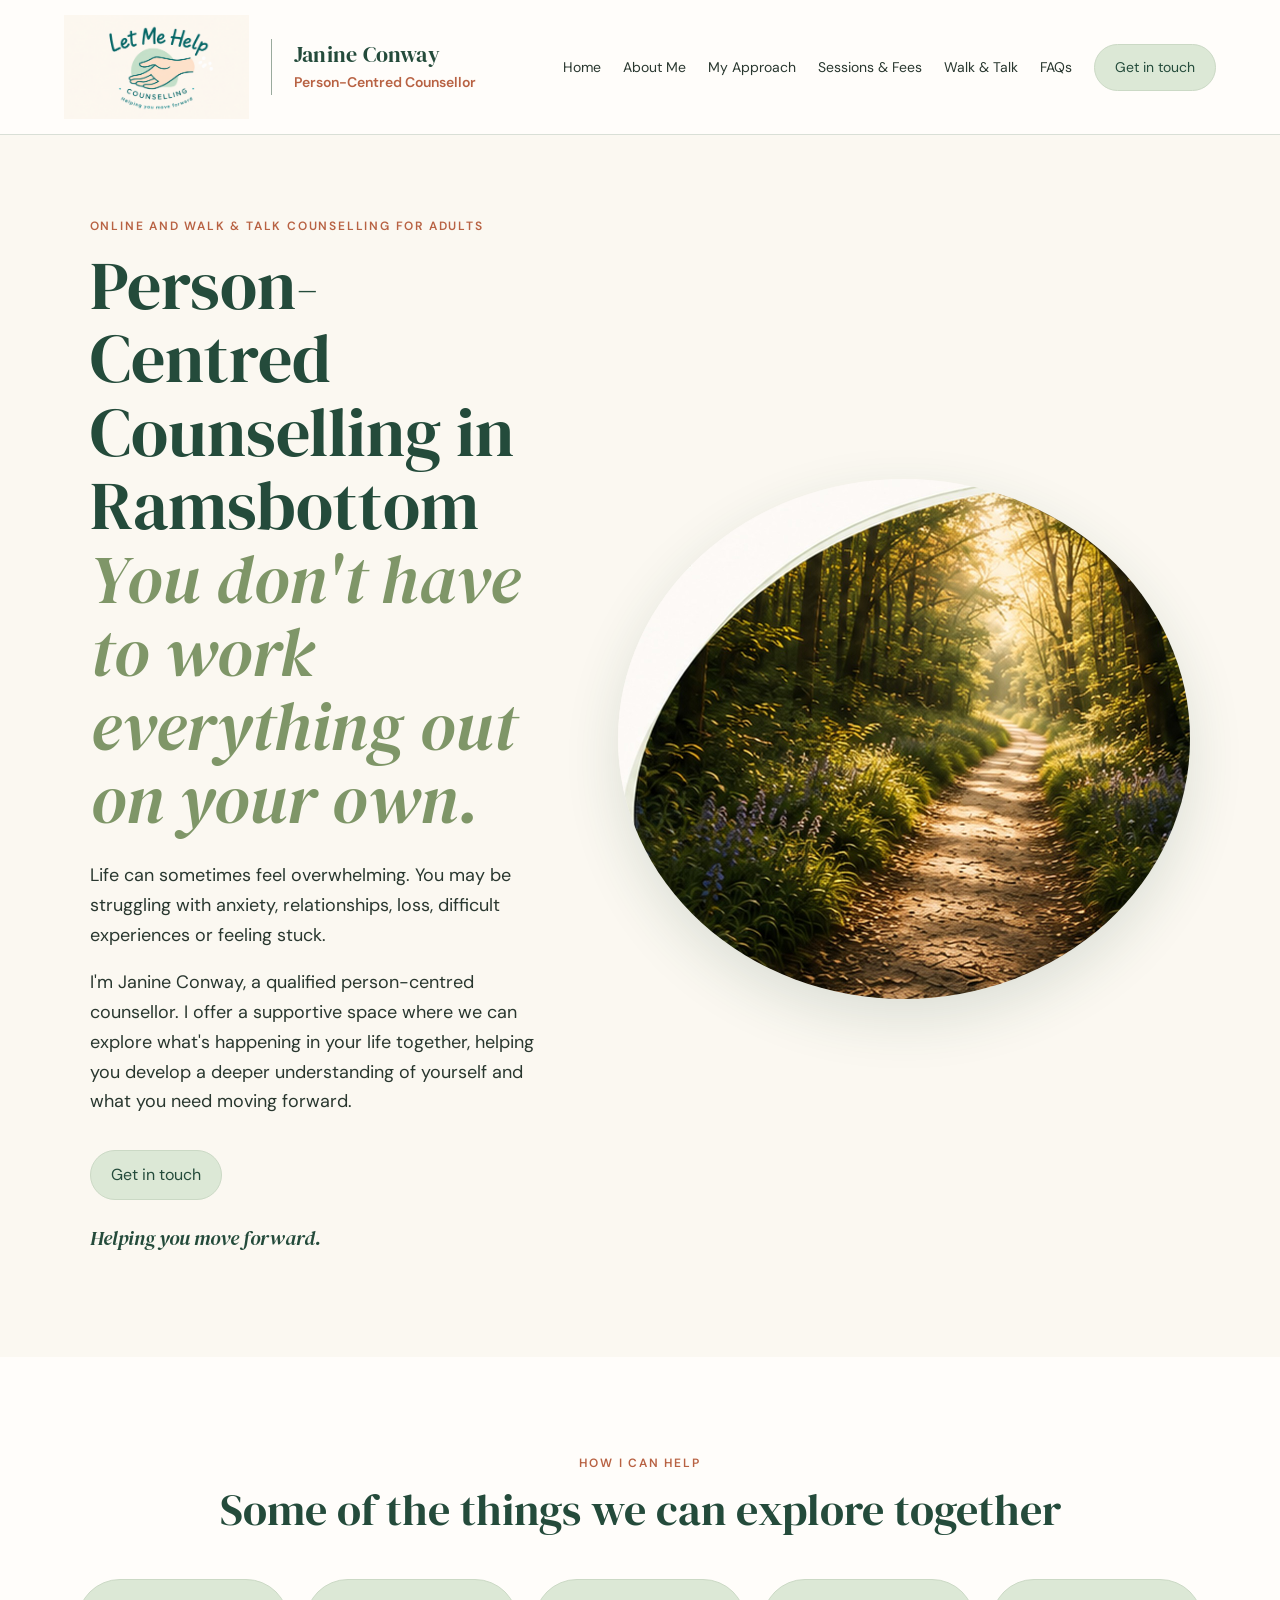
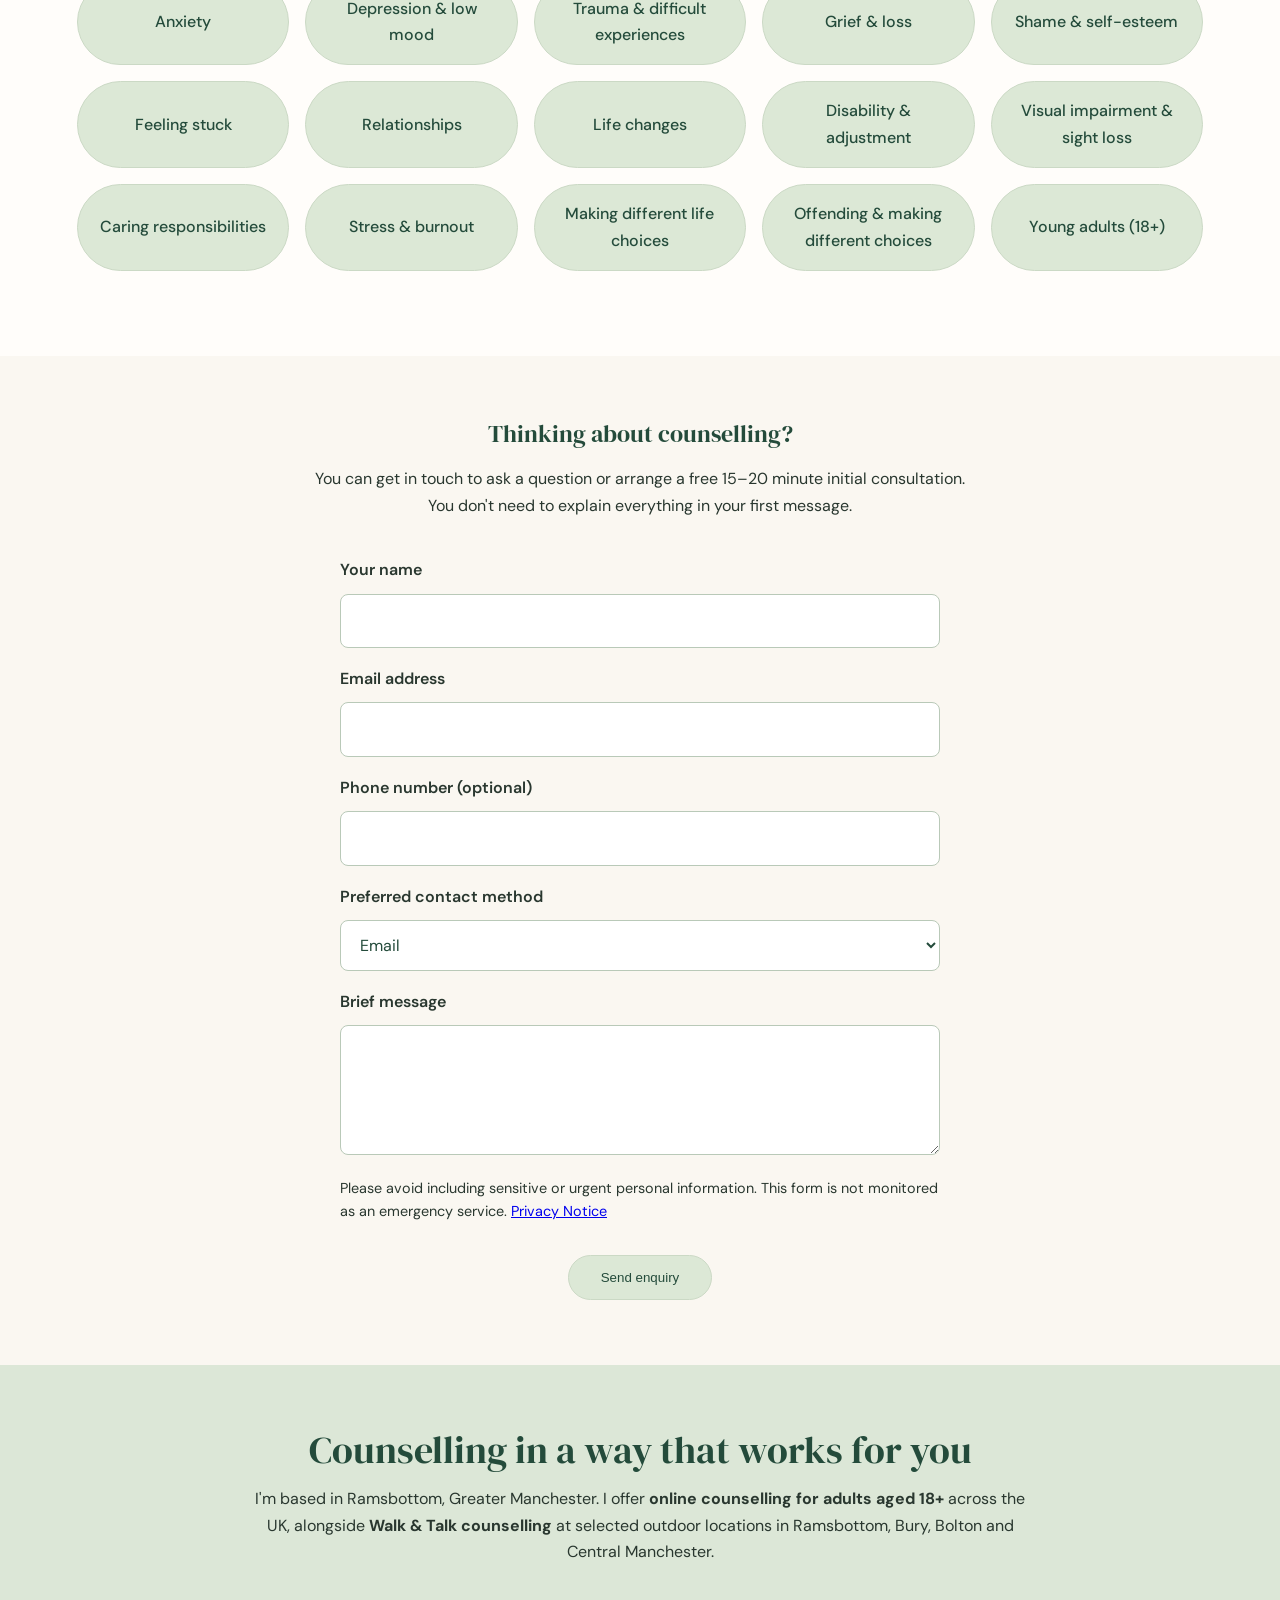
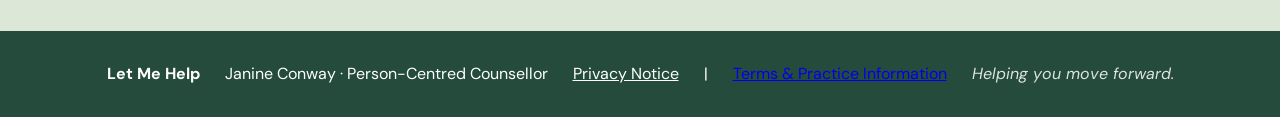
==== commit 1464610e: "Update index.html" ====
--- a/index.html
+++ b/index.html
@@ -99,7 +99,7 @@
 
 <h1>Person-Centred Counselling in Ramsbottom<br><em>You don't have to work everything out on your own.</em></h1>
 
-<p>Life can sometimes feel overwhelming. You may be struggling with anxiety, relationships, loss, difficult experiences or simply feeling stuck.</p>
+<p>Life can sometimes feel overwhelming. You may be struggling with anxiety, relationships, loss, difficult experiences or feeling stuck.</p>
 
 <p>I'm Janine Conway, a qualified person-centred counsellor. I offer a supportive space where we can explore what's happening in your life together, helping you develop a deeper understanding of yourself and what you need moving forward.</p>
   <a class="button" href="contact.html">Get in touch</a>
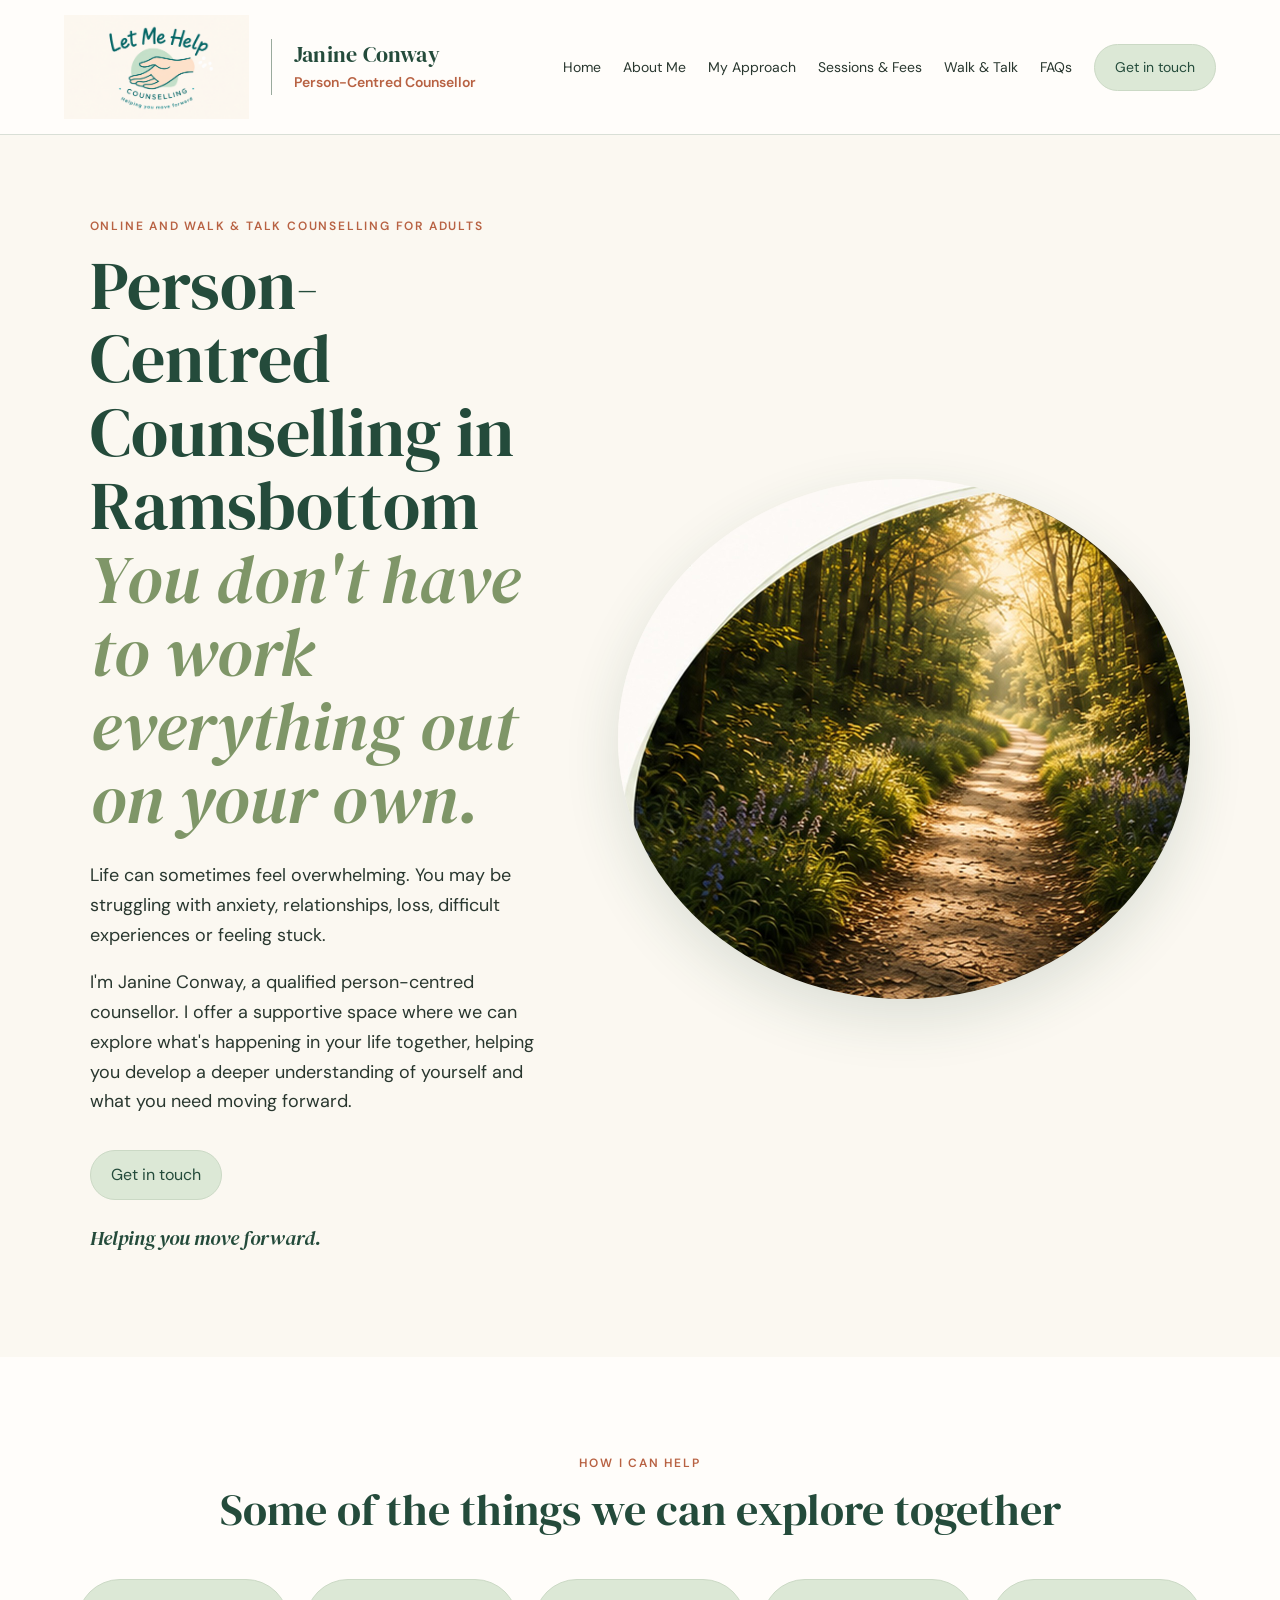
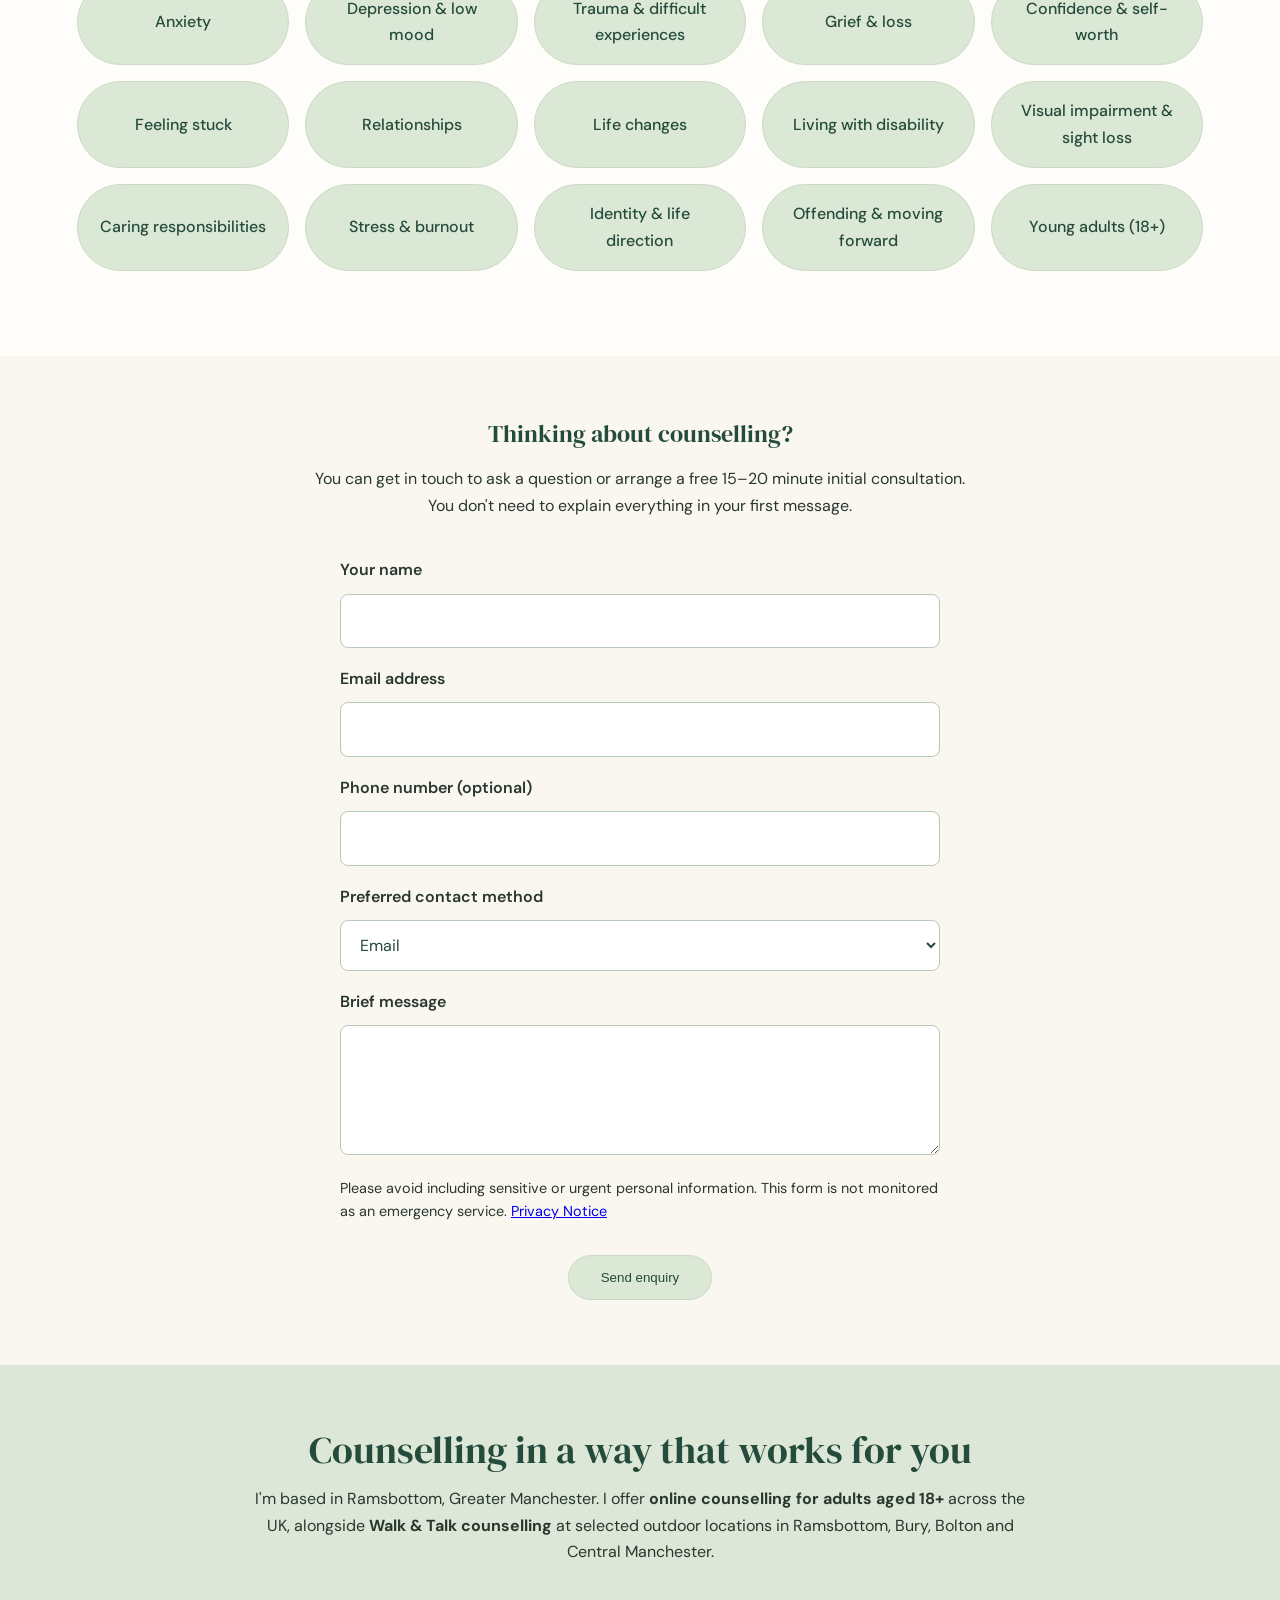
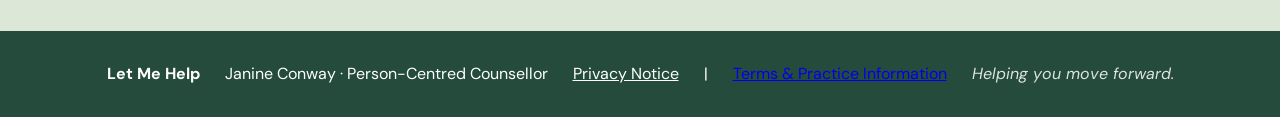
==== commit f941858a: "Update index.html" ====
--- a/index.html
+++ b/index.html
@@ -111,8 +111,8 @@
 <section class="help">
  <p class="kicker">How I can help</p><h2>Some of the things we can explore together</h2>
  <div class="topics">
-  <div>Anxiety</div><div>Depression & low mood</div><div>Trauma & difficult experiences</div><div>Grief & loss</div><div>Shame & self-esteem</div><div>Feeling stuck</div>
-  <div>Relationships</div><div>Life changes</div><div>Disability & adjustment</div><div>Visual impairment & sight loss</div><div>Caring responsibilities</div><div>Stress & burnout</div><div>Making different life choices</div><div>Offending &amp; making different choices</div><div>Young adults (18+)</div>
+  <div>Anxiety</div><div>Depression & low mood</div><div>Trauma & difficult experiences</div><div>Grief & loss</div><div>Confidence & self-worth</div><div>Feeling stuck</div>
+  <div>Relationships</div><div>Life changes</div><div>Living with disability</div><div>Visual impairment & sight loss</div><div>Caring responsibilities</div><div>Stress & burnout</div><div>Identity & life direction</div><div>Offending & moving forward</div><div>Young adults (18+)</div>
  </div>
 </section>
 <section class="home-contact">
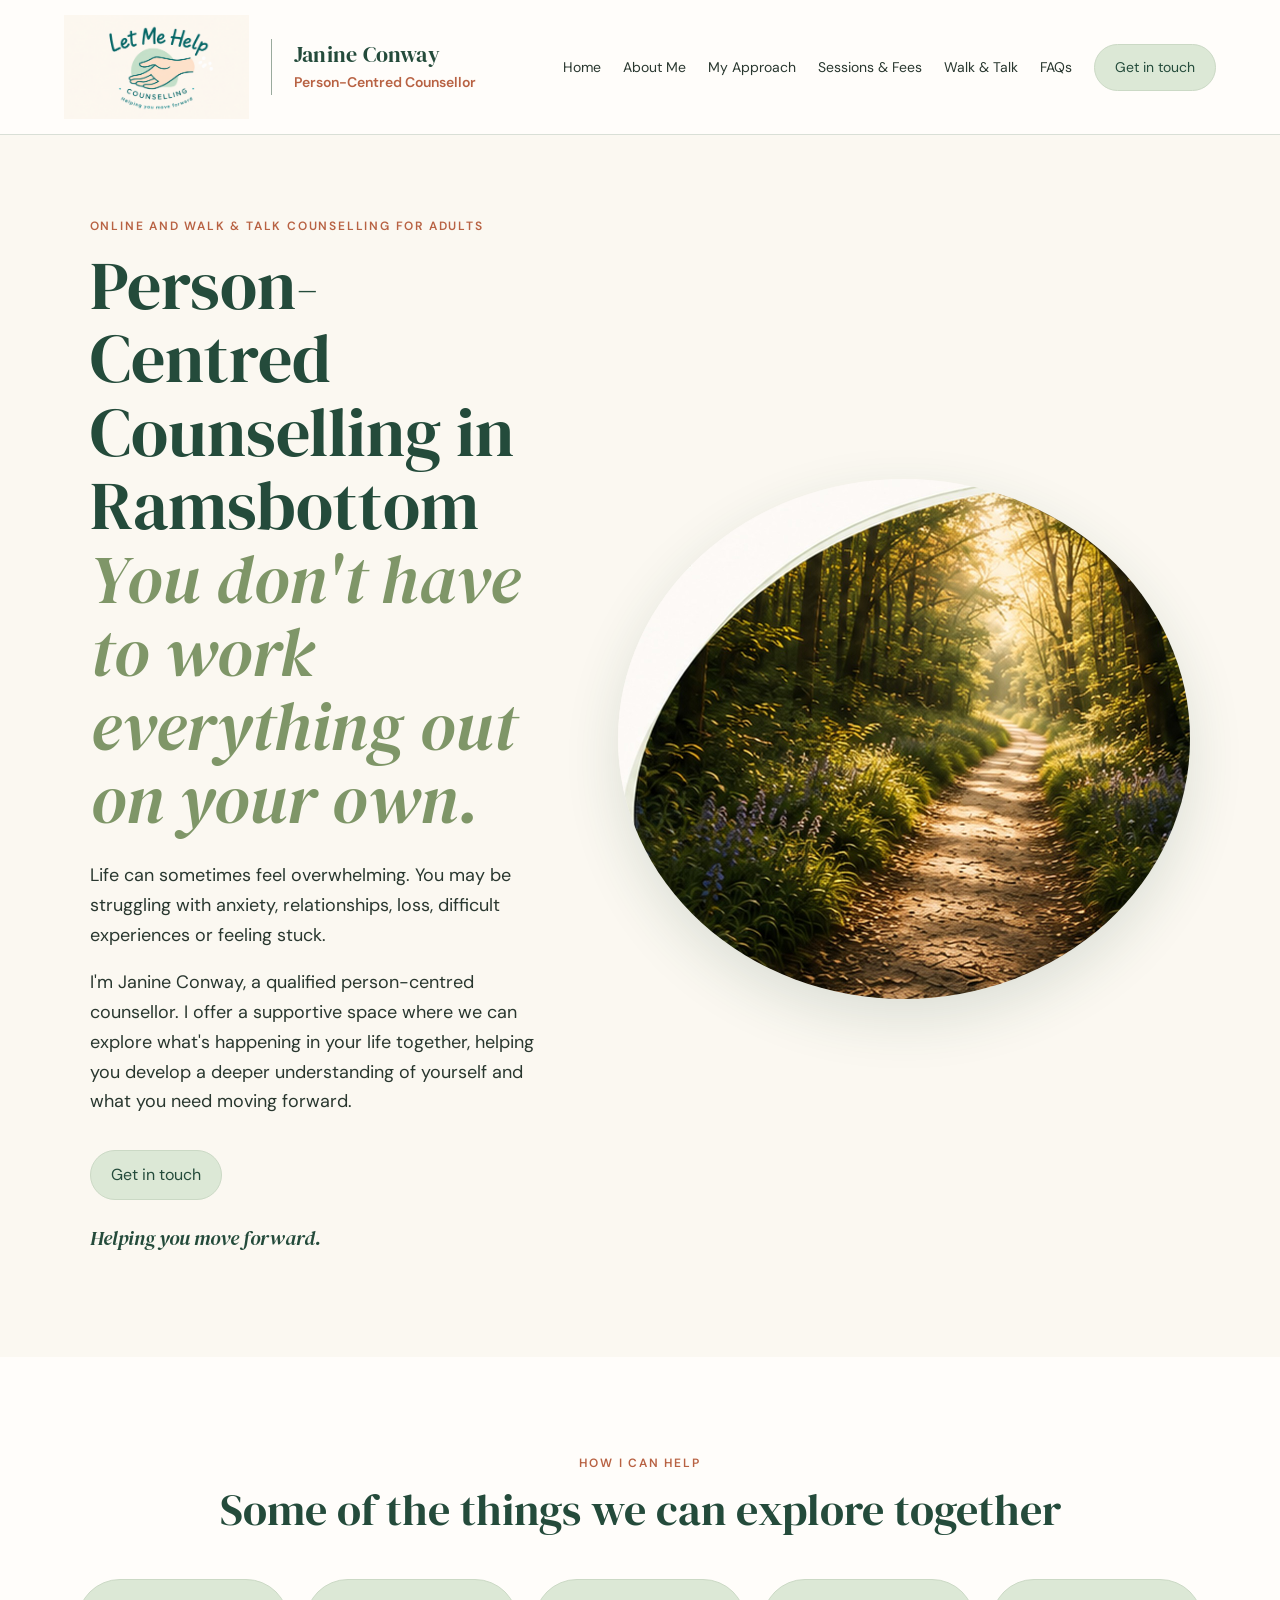
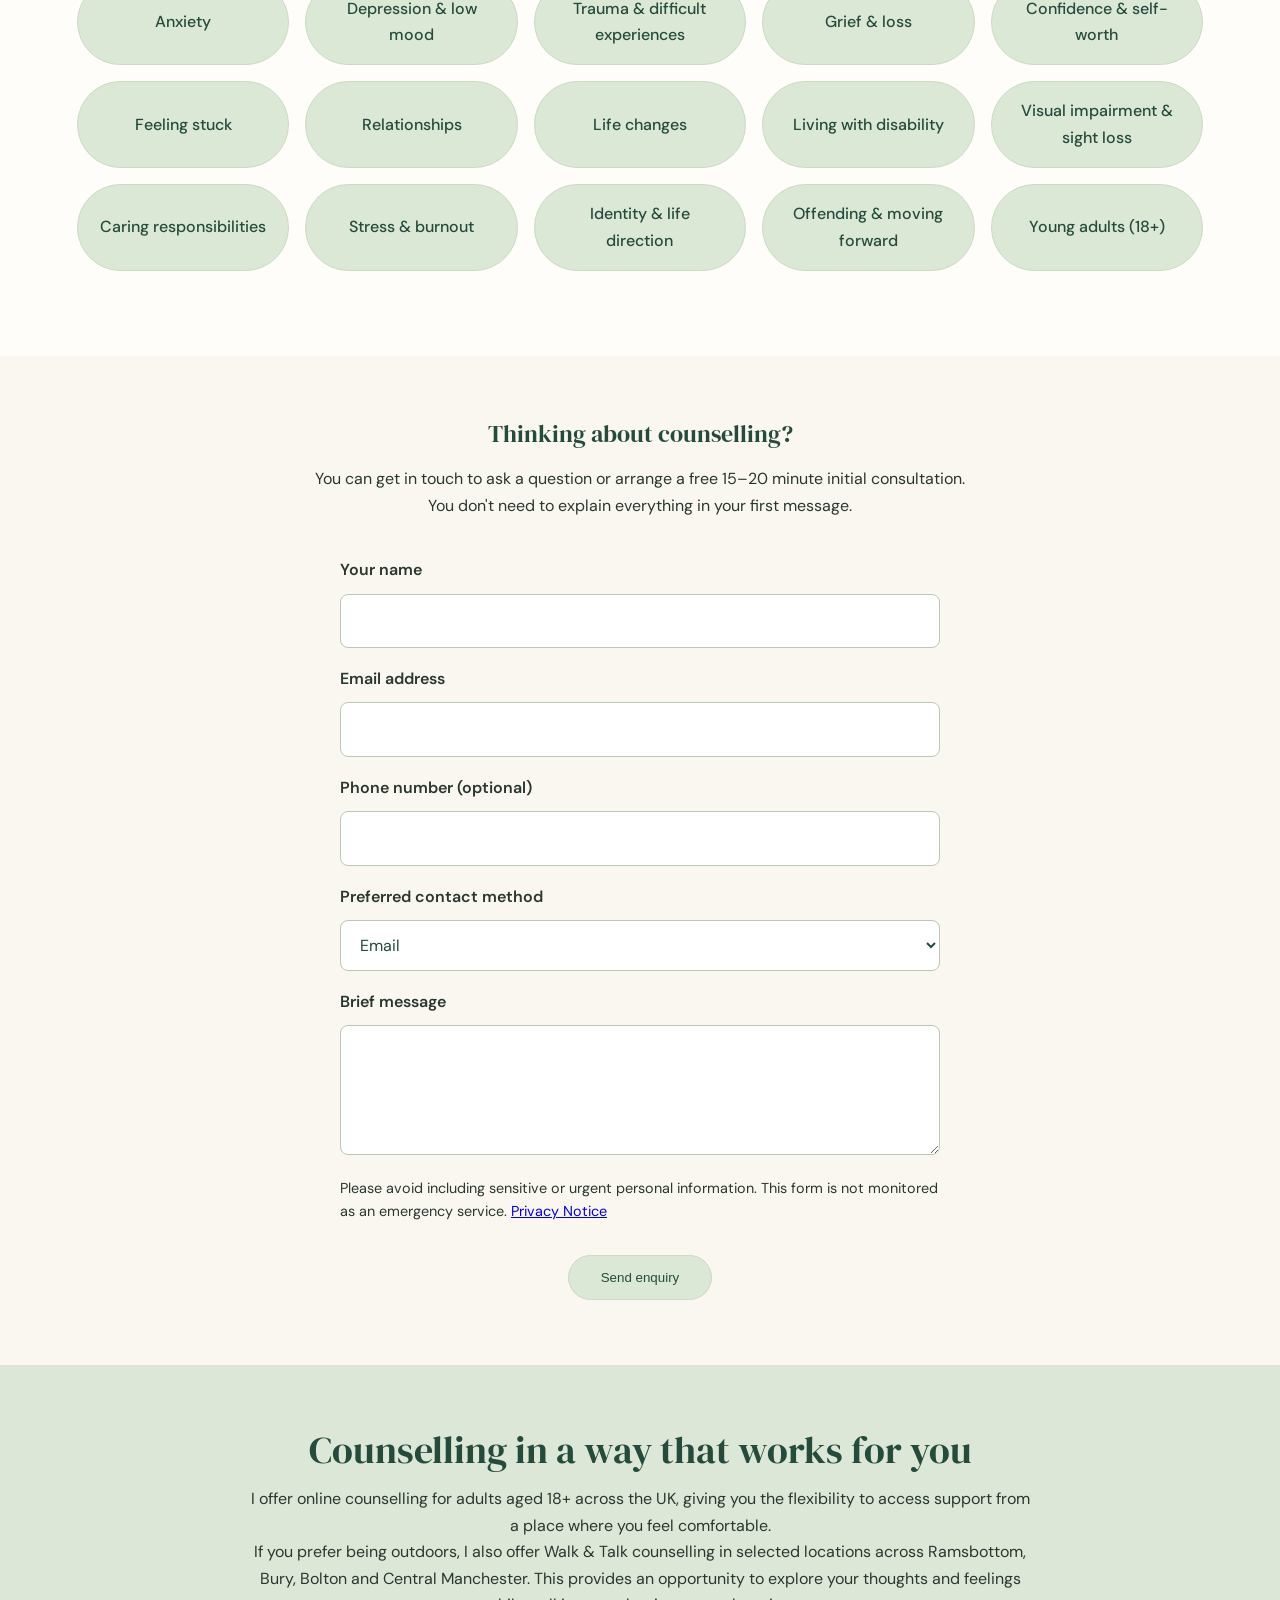
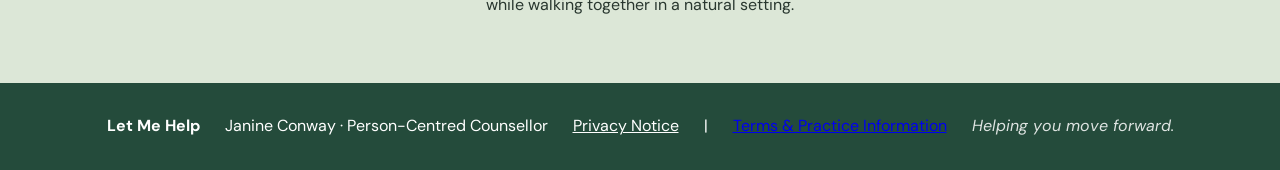
==== commit 8a46bed8: "Update index.html" ====
--- a/index.html
+++ b/index.html
@@ -159,7 +159,9 @@
 
 <section class="online">
  <h2>Counselling in a way that works for you</h2>
- <p>I'm based in Ramsbottom, Greater Manchester. I offer <strong>online counselling for adults aged 18+</strong> across the UK, alongside <strong>Walk &amp; Talk counselling</strong> at selected outdoor locations in Ramsbottom, Bury, Bolton and Central Manchester.</p>
+ <p>I offer online counselling for adults aged 18+ across the UK, giving you the flexibility to access support from a place where you feel comfortable.</p>
+
+<p>If you prefer being outdoors, I also offer Walk &amp; Talk counselling in selected locations across Ramsbottom, Bury, Bolton and Central Manchester. This provides an opportunity to explore your thoughts and feelings while walking together in a natural setting.</p>
 </section>
 </main>
 <footer><strong>Let Me Help</strong><span>Janine Conway · Person-Centred Counsellor</span><a href="privacy.html" style="color:white">Privacy Notice</a> <span aria-hidden="true">|</span> <a href="terms.html">Terms &amp; Practice Information</a><em>Helping you move forward.</em></footer>
